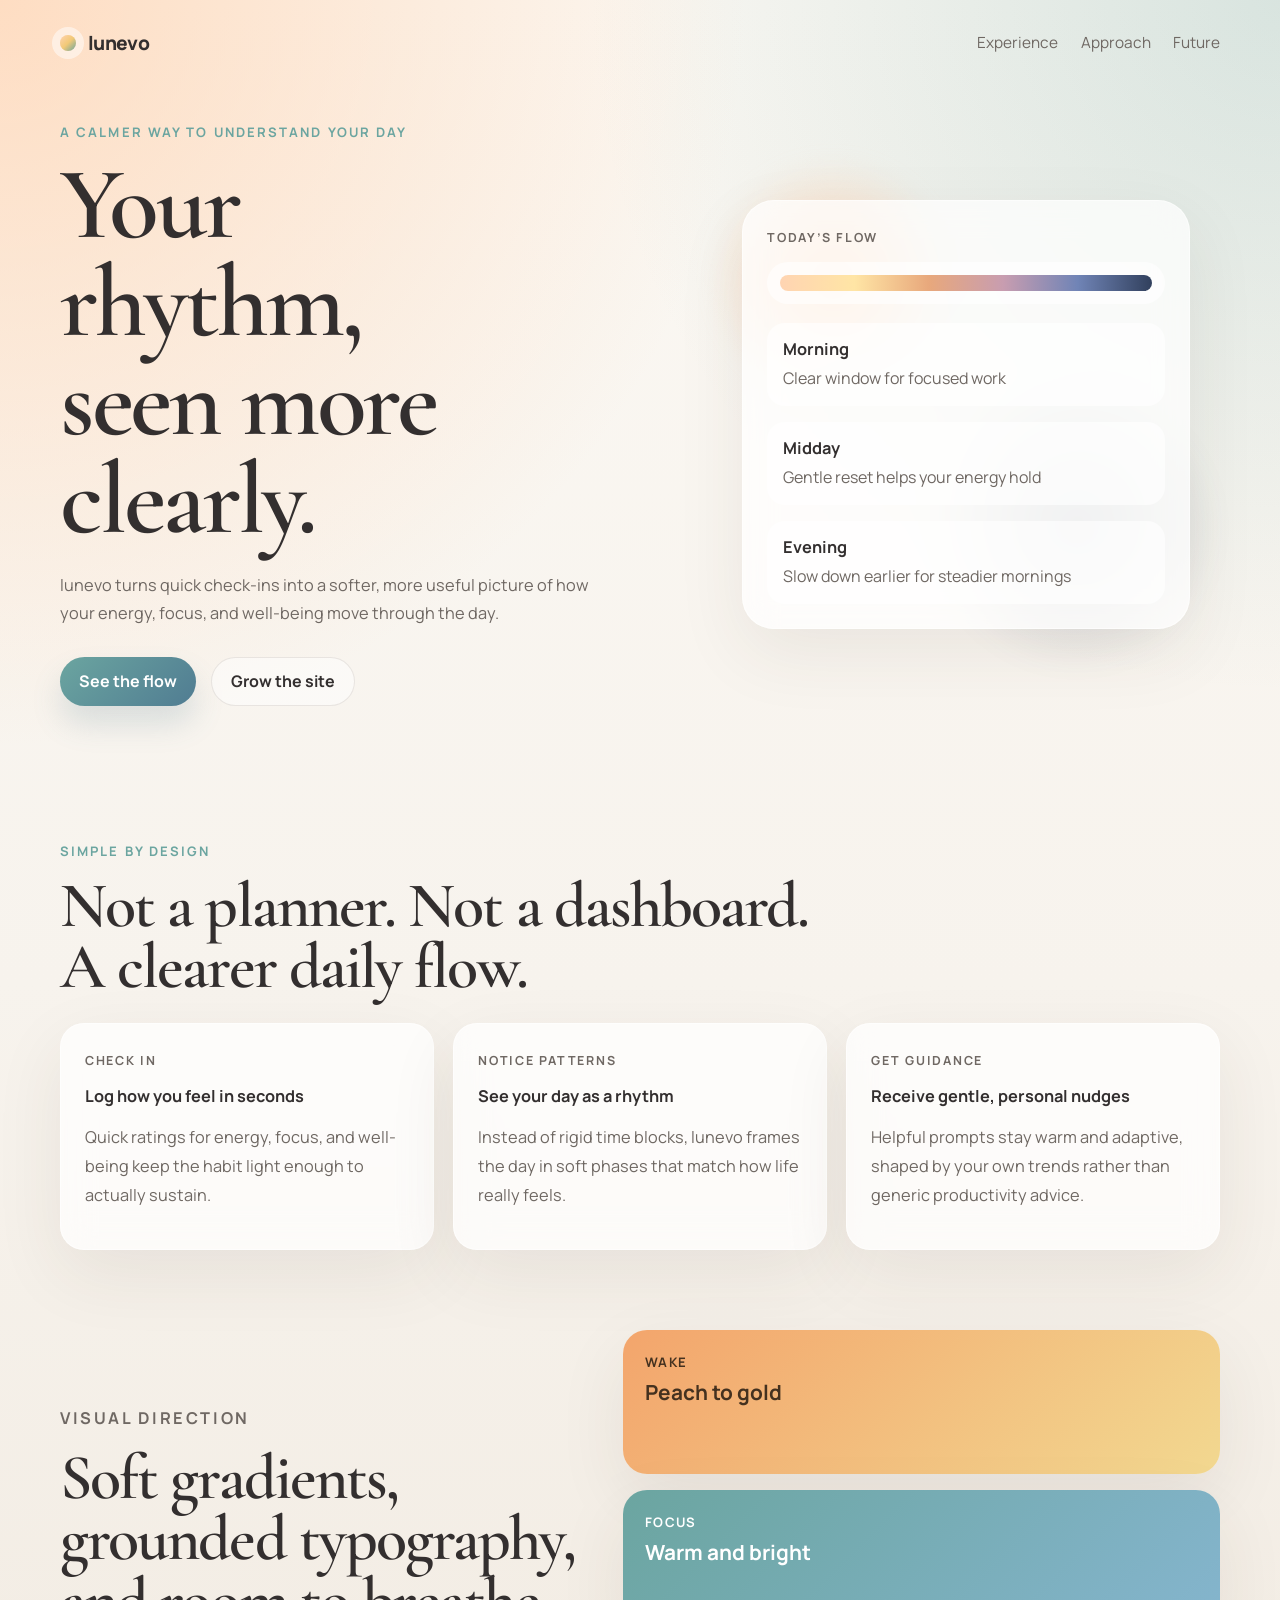
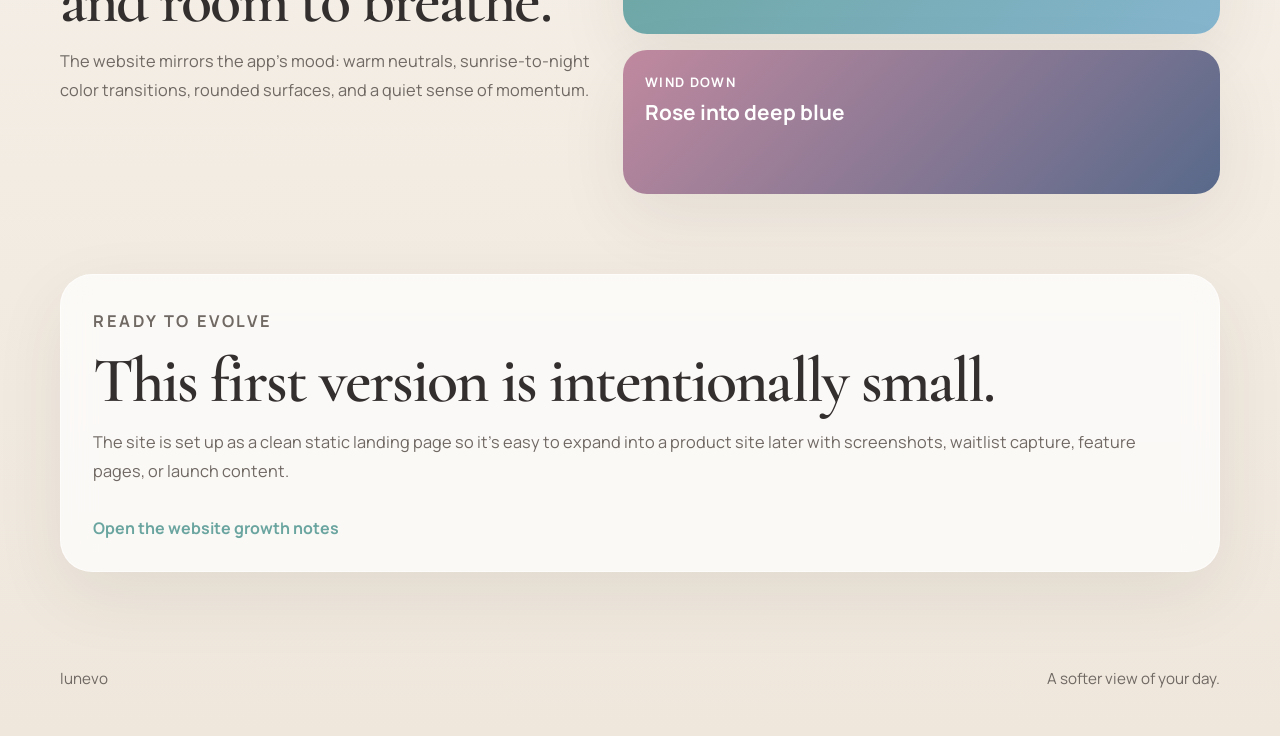
==== index.html @ 6bd4fa63 "Initial lunevo website" ====
<!DOCTYPE html>
<html lang="en">
<head>
  <meta charset="UTF-8">
  <meta name="viewport" content="width=device-width, initial-scale=1.0">
  <title>lunevo</title>
  <meta
    name="description"
    content="lunevo helps you understand your daily flow with quick check-ins, gentle guidance, and a calmer view of your energy."
  >
  <link rel="preconnect" href="https://fonts.googleapis.com">
  <link rel="preconnect" href="https://fonts.gstatic.com" crossorigin>
  <link
    href="https://fonts.googleapis.com/css2?family=Manrope:wght@400;500;600;700;800&family=Cormorant+Garamond:wght@500;600;700&display=swap"
    rel="stylesheet"
  >
  <link rel="stylesheet" href="./styles.css">
</head>
<body>
  <div class="page-shell">
    <header class="hero">
      <nav class="topbar">
        <a class="brand" href="#top" aria-label="lunevo home">
          <span class="brand-mark"></span>
          <span class="brand-text">lunevo</span>
        </a>
        <div class="topbar-links">
          <a href="#experience">Experience</a>
          <a href="#approach">Approach</a>
          <a href="#future">Future</a>
        </div>
      </nav>

      <section class="hero-grid" id="top">
        <div class="hero-copy">
          <p class="eyebrow">A calmer way to understand your day</p>
          <h1>Your rhythm,<br>seen more clearly.</h1>
          <p class="hero-text">
            lunevo turns quick check-ins into a softer, more useful picture of how your energy,
            focus, and well-being move through the day.
          </p>
          <div class="hero-actions">
            <a class="button button-primary" href="#experience">See the flow</a>
            <a class="button button-secondary" href="#future">Grow the site</a>
          </div>
        </div>

        <div class="hero-visual" aria-hidden="true">
          <div class="orb orb-one"></div>
          <div class="orb orb-two"></div>
          <div class="flow-card">
            <p class="flow-label">Today’s flow</p>
            <div class="flow-band">
              <span></span>
            </div>
            <div class="phase-list">
              <div>
                <strong>Morning</strong>
                <p>Clear window for focused work</p>
              </div>
              <div>
                <strong>Midday</strong>
                <p>Gentle reset helps your energy hold</p>
              </div>
              <div>
                <strong>Evening</strong>
                <p>Slow down earlier for steadier mornings</p>
              </div>
            </div>
          </div>
        </div>
      </section>
    </header>

    <main>
      <section class="section intro" id="experience">
        <div class="section-heading">
          <p class="eyebrow">Simple by design</p>
          <h2>Not a planner. Not a dashboard. A clearer daily flow.</h2>
        </div>
        <div class="card-grid">
          <article class="info-card">
            <span class="card-kicker">Check in</span>
            <h3>Log how you feel in seconds</h3>
            <p>Quick ratings for energy, focus, and well-being keep the habit light enough to actually sustain.</p>
          </article>
          <article class="info-card">
            <span class="card-kicker">Notice patterns</span>
            <h3>See your day as a rhythm</h3>
            <p>Instead of rigid time blocks, lunevo frames the day in soft phases that match how life really feels.</p>
          </article>
          <article class="info-card">
            <span class="card-kicker">Get guidance</span>
            <h3>Receive gentle, personal nudges</h3>
            <p>Helpful prompts stay warm and adaptive, shaped by your own trends rather than generic productivity advice.</p>
          </article>
        </div>
      </section>

      <section class="section showcase" id="approach">
        <div class="showcase-copy">
          <p class="eyebrow">Visual direction</p>
          <h2>Soft gradients, grounded typography, and room to breathe.</h2>
          <p>
            The website mirrors the app’s mood: warm neutrals, sunrise-to-night color transitions,
            rounded surfaces, and a quiet sense of momentum.
          </p>
        </div>
        <div class="showcase-panel">
          <div class="mini-panel sunrise">
            <span>Wake</span>
            <strong>Peach to gold</strong>
          </div>
          <div class="mini-panel midday">
            <span>Focus</span>
            <strong>Warm and bright</strong>
          </div>
          <div class="mini-panel dusk">
            <span>Wind down</span>
            <strong>Rose into deep blue</strong>
          </div>
        </div>
      </section>

      <section class="section future" id="future">
        <div class="future-card">
          <p class="eyebrow">Ready to evolve</p>
          <h2>This first version is intentionally small.</h2>
          <p>
            The site is set up as a clean static landing page so it’s easy to expand into a product
            site later with screenshots, waitlist capture, feature pages, or launch content.
          </p>
          <a class="text-link" href="./WEBSITE.md">Open the website growth notes</a>
        </div>
      </section>
    </main>

    <footer class="footer">
      <p>lunevo</p>
      <p>A softer view of your day.</p>
    </footer>
  </div>

  <script src="./script.js"></script>
</body>
</html>
---- styles.css ----
:root {
  --bg: #f7f3ed;
  --bg-deep: #efe7dc;
  --surface: rgba(255, 255, 255, 0.72);
  --surface-strong: rgba(255, 255, 255, 0.9);
  --text: #332f2f;
  --muted: #6f6863;
  --line: rgba(93, 78, 68, 0.12);
  --teal: #6ba5a0;
  --peach: #ffd4b2;
  --gold: #f2c977;
  --rose: #c89db0;
  --navy: #31405d;
  --shadow: 0 24px 70px rgba(65, 49, 38, 0.08);
  --radius-xl: 32px;
  --radius-lg: 24px;
  --radius-md: 18px;
  --max-width: 1160px;
}

* {
  box-sizing: border-box;
}

html {
  scroll-behavior: smooth;
}

body {
  margin: 0;
  font-family: "Manrope", sans-serif;
  color: var(--text);
  background:
    radial-gradient(circle at top left, rgba(255, 212, 178, 0.75), transparent 28%),
    radial-gradient(circle at top right, rgba(107, 165, 160, 0.24), transparent 26%),
    linear-gradient(180deg, #fbf8f3 0%, var(--bg) 42%, var(--bg-deep) 100%);
}

a {
  color: inherit;
  text-decoration: none;
}

.page-shell {
  min-height: 100vh;
}

.hero,
.section,
.footer {
  width: min(calc(100% - 2rem), var(--max-width));
  margin: 0 auto;
}

.hero {
  padding: 1.25rem 0 2rem;
}

.topbar {
  display: flex;
  align-items: center;
  justify-content: space-between;
  gap: 1rem;
  padding: 0.6rem 0 2.2rem;
}

.brand {
  display: inline-flex;
  align-items: center;
  gap: 0.75rem;
  font-weight: 800;
  letter-spacing: -0.04em;
}

.brand-mark {
  width: 1rem;
  height: 1rem;
  border-radius: 999px;
  background: linear-gradient(135deg, var(--peach), var(--gold), var(--teal));
  box-shadow: 0 0 0 8px rgba(255, 255, 255, 0.5);
}

.brand-text {
  font-size: 1.2rem;
}

.topbar-links {
  display: inline-flex;
  gap: 1.4rem;
  color: var(--muted);
  font-size: 0.96rem;
}

.hero-grid {
  display: grid;
  grid-template-columns: 1.1fr 0.9fr;
  gap: 2rem;
  align-items: center;
  padding: 2rem 0 4rem;
}

.eyebrow {
  margin: 0 0 0.9rem;
  color: var(--teal);
  font-size: 0.82rem;
  font-weight: 700;
  letter-spacing: 0.16em;
  text-transform: uppercase;
}

.hero-copy h1,
.section-heading h2,
.showcase-copy h2,
.future-card h2 {
  margin: 0;
  font-family: "Cormorant Garamond", serif;
  font-weight: 600;
  letter-spacing: -0.03em;
  line-height: 0.96;
}

.hero-copy h1 {
  font-size: clamp(3.6rem, 8vw, 6.7rem);
  max-width: 9ch;
}

.hero-text,
.showcase-copy p,
.future-card p,
.info-card p {
  color: var(--muted);
  line-height: 1.75;
  font-size: 1.02rem;
}

.hero-text {
  max-width: 34rem;
  margin: 1.4rem 0 0;
}

.hero-actions {
  display: flex;
  flex-wrap: wrap;
  gap: 0.9rem;
  margin-top: 1.8rem;
}

.button {
  display: inline-flex;
  align-items: center;
  justify-content: center;
  min-height: 3rem;
  padding: 0.8rem 1.2rem;
  border-radius: 999px;
  font-weight: 700;
  transition: transform 180ms ease, background-color 180ms ease, border-color 180ms ease;
}

.button:hover,
.button:focus-visible,
.text-link:hover,
.text-link:focus-visible,
.topbar-links a:hover,
.topbar-links a:focus-visible {
  transform: translateY(-1px);
}

.button-primary {
  color: white;
  background: linear-gradient(135deg, var(--teal), #507c92);
  box-shadow: 0 18px 30px rgba(80, 124, 146, 0.18);
}

.button-secondary {
  border: 1px solid var(--line);
  background: rgba(255, 255, 255, 0.48);
}

.hero-visual {
  position: relative;
  min-height: 32rem;
  display: grid;
  place-items: center;
}

.orb {
  position: absolute;
  border-radius: 999px;
  filter: blur(10px);
}

.orb-one {
  inset: 0 auto auto 0;
  width: 15rem;
  height: 15rem;
  background: radial-gradient(circle, rgba(255, 212, 178, 0.9), transparent 72%);
}

.orb-two {
  inset: auto 0 0 auto;
  width: 18rem;
  height: 18rem;
  background: radial-gradient(circle, rgba(49, 64, 93, 0.22), transparent 72%);
}

.flow-card,
.info-card,
.future-card {
  background: var(--surface);
  backdrop-filter: blur(16px);
  border: 1px solid rgba(255, 255, 255, 0.55);
  box-shadow: var(--shadow);
}

.flow-card {
  position: relative;
  z-index: 1;
  width: min(100%, 28rem);
  padding: 1.5rem;
  border-radius: var(--radius-xl);
}

.flow-label,
.card-kicker {
  display: inline-block;
  margin: 0 0 1rem;
  color: var(--muted);
  font-size: 0.78rem;
  font-weight: 700;
  letter-spacing: 0.14em;
  text-transform: uppercase;
}

.flow-band {
  padding: 0.8rem;
  border-radius: 999px;
  background: rgba(255, 255, 255, 0.6);
}

.flow-band span {
  display: block;
  height: 1rem;
  border-radius: 999px;
  background: linear-gradient(90deg, var(--peach), #ffe5a5, #e8a87c, var(--rose), #7084b6, var(--navy));
}

.phase-list {
  display: grid;
  gap: 1rem;
  margin-top: 1.2rem;
}

.phase-list div {
  padding: 0.95rem 1rem;
  border-radius: var(--radius-md);
  background: rgba(255, 255, 255, 0.62);
}

.phase-list strong,
.info-card h3 {
  display: block;
  margin: 0 0 0.35rem;
  font-size: 1.02rem;
}

.phase-list p {
  margin: 0;
  color: var(--muted);
  line-height: 1.55;
}

.section {
  padding: 2.5rem 0;
}

.section-heading {
  max-width: 48rem;
  margin-bottom: 1.6rem;
}

.section-heading h2,
.showcase-copy h2,
.future-card h2 {
  font-size: clamp(2.6rem, 5vw, 4.3rem);
}

.card-grid {
  display: grid;
  grid-template-columns: repeat(3, minmax(0, 1fr));
  gap: 1.2rem;
}

.info-card {
  padding: 1.5rem;
  border-radius: var(--radius-lg);
}

.showcase {
  display: grid;
  grid-template-columns: 0.95fr 1.05fr;
  gap: 1.4rem;
  align-items: center;
}

.showcase-panel {
  display: grid;
  gap: 1rem;
}

.mini-panel {
  min-height: 9rem;
  padding: 1.4rem;
  border-radius: var(--radius-lg);
  color: white;
  box-shadow: var(--shadow);
}

.mini-panel span {
  display: block;
  margin-bottom: 0.5rem;
  font-size: 0.82rem;
  font-weight: 700;
  letter-spacing: 0.1em;
  text-transform: uppercase;
}

.mini-panel strong {
  font-size: 1.3rem;
  line-height: 1.3;
}

.sunrise {
  background: linear-gradient(135deg, #f3a56c, #f2d890);
  color: #44311f;
}

.midday {
  background: linear-gradient(135deg, #6ba5a0, #85b5ce);
}

.dusk {
  background: linear-gradient(135deg, #c0899f, #58698a);
}

.future {
  padding-bottom: 5rem;
}

.future-card {
  padding: 2rem;
  border-radius: var(--radius-xl);
}

.text-link {
  display: inline-flex;
  margin-top: 1rem;
  color: var(--teal);
  font-weight: 700;
}

.footer {
  display: flex;
  justify-content: space-between;
  gap: 1rem;
  padding: 0 0 2rem;
  color: var(--muted);
  font-size: 0.95rem;
}

.reveal {
  opacity: 0;
  transform: translateY(18px);
  transition: opacity 700ms ease, transform 700ms ease;
}

.reveal.is-visible {
  opacity: 1;
  transform: translateY(0);
}

@media (max-width: 920px) {
  .hero-grid,
  .showcase,
  .card-grid {
    grid-template-columns: 1fr;
  }

  .hero {
    padding-top: 0.8rem;
  }

  .hero-grid {
    padding-top: 1rem;
  }

  .hero-visual {
    min-height: 26rem;
  }
}

@media (max-width: 640px) {
  .hero,
  .section,
  .footer {
    width: min(calc(100% - 1.2rem), var(--max-width));
  }

  .topbar {
    align-items: flex-start;
    flex-direction: column;
    padding-bottom: 1.5rem;
  }

  .topbar-links {
    flex-wrap: wrap;
    gap: 0.9rem;
  }

  .hero-copy h1 {
    font-size: clamp(3.1rem, 16vw, 4.6rem);
  }

  .flow-card,
  .info-card,
  .future-card {
    padding: 1.25rem;
  }

  .footer {
    flex-direction: column;
  }
}
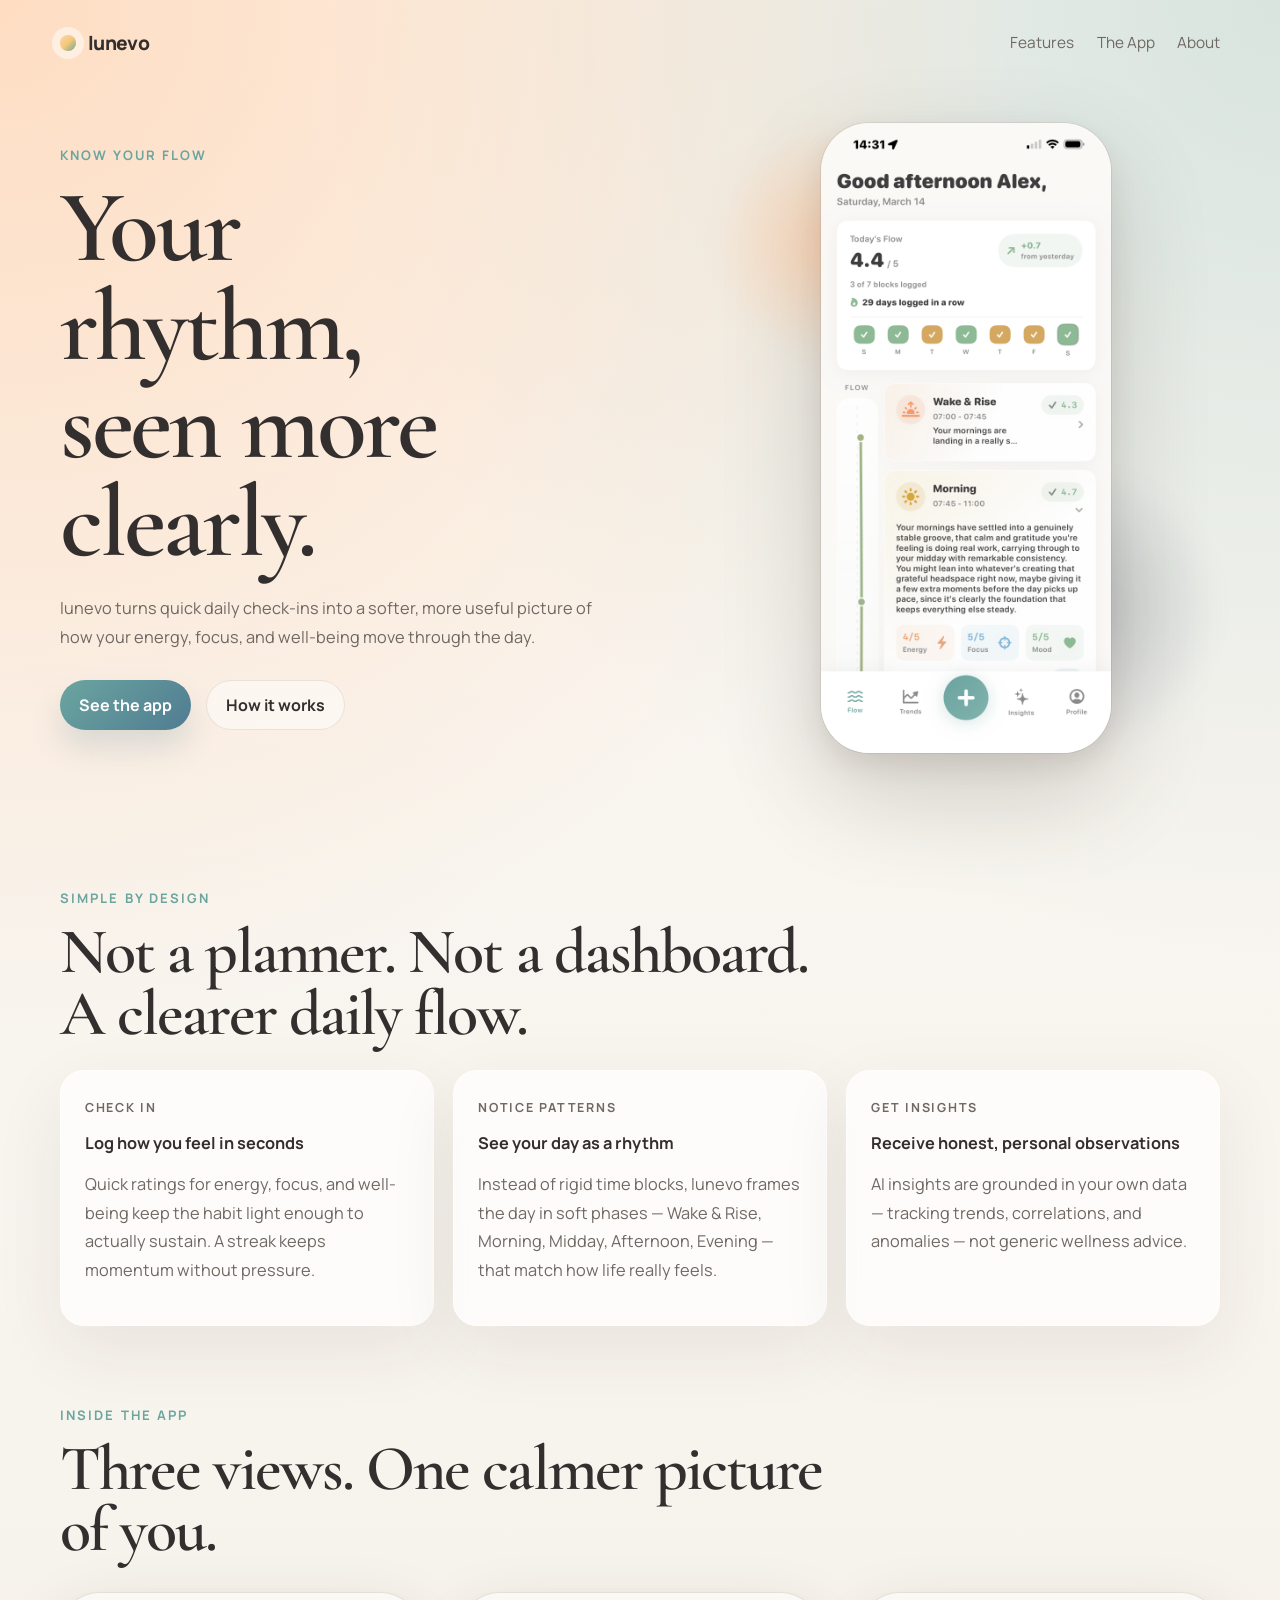
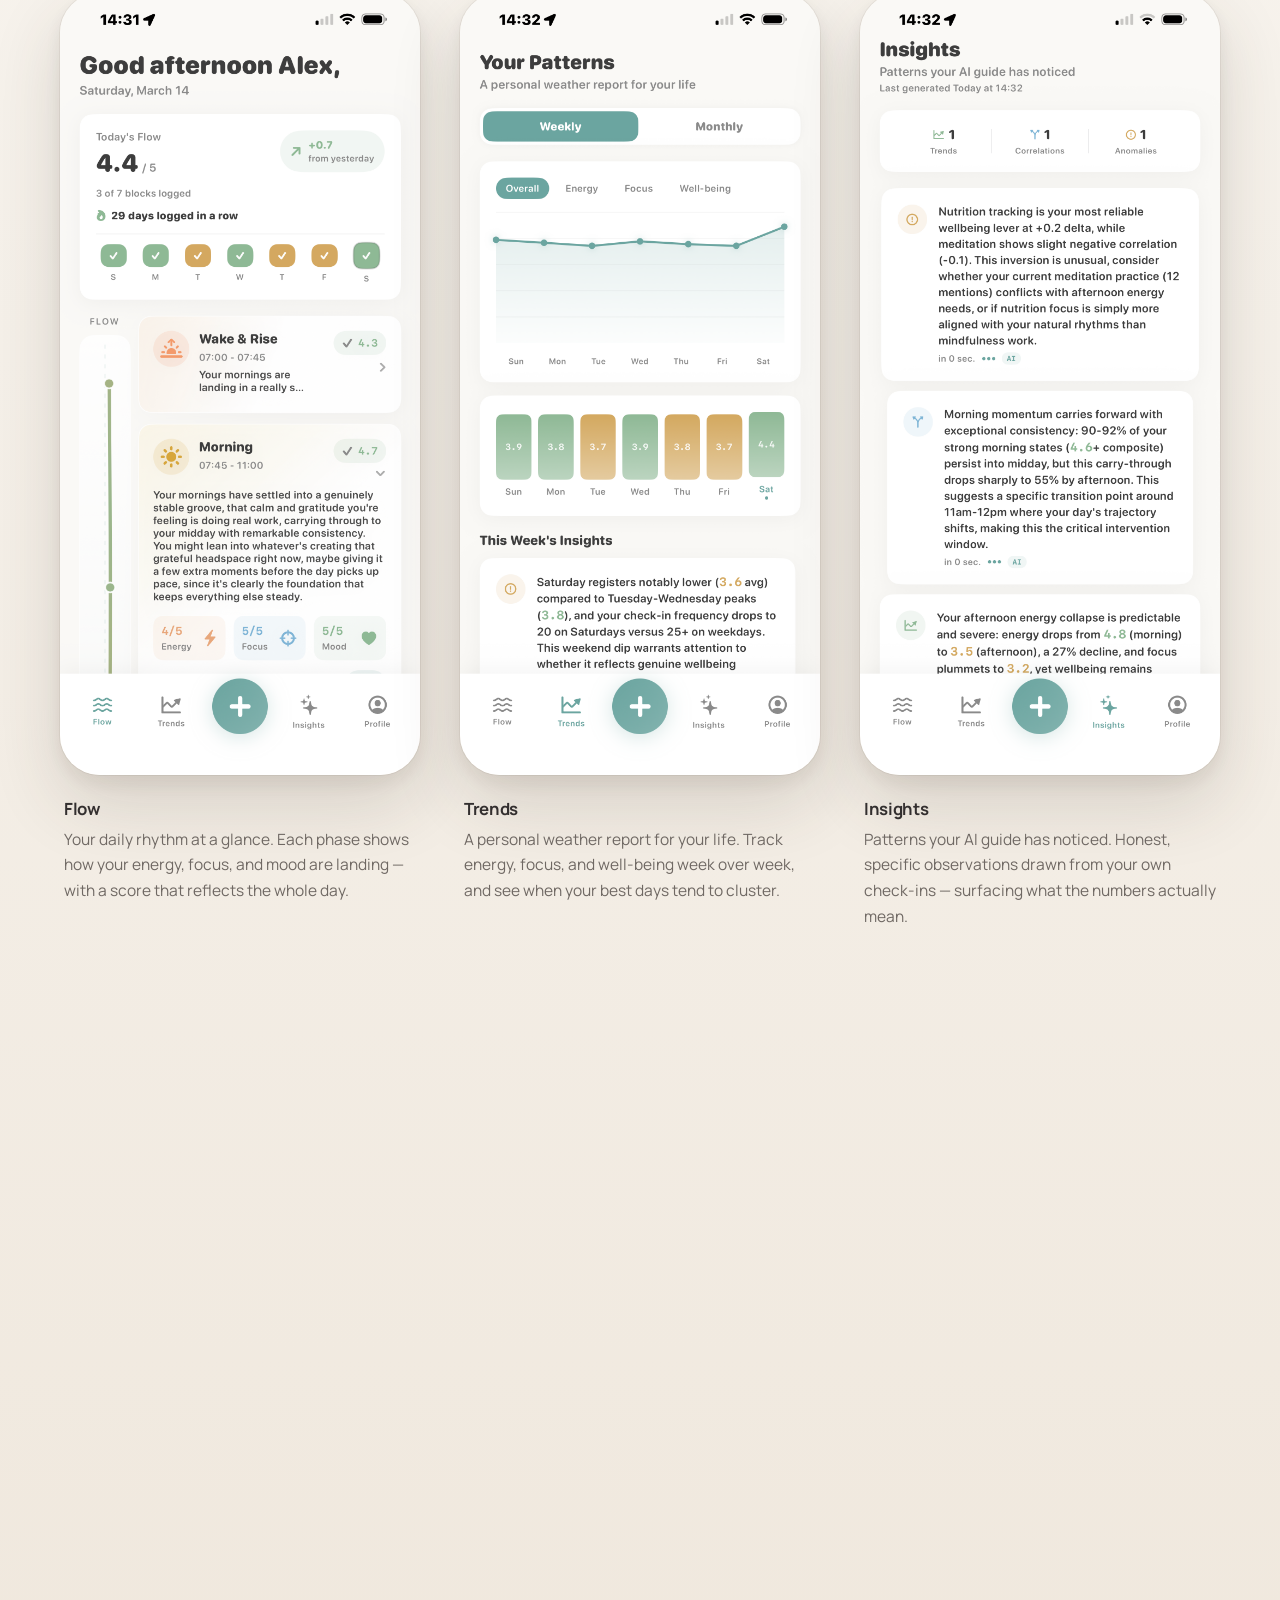
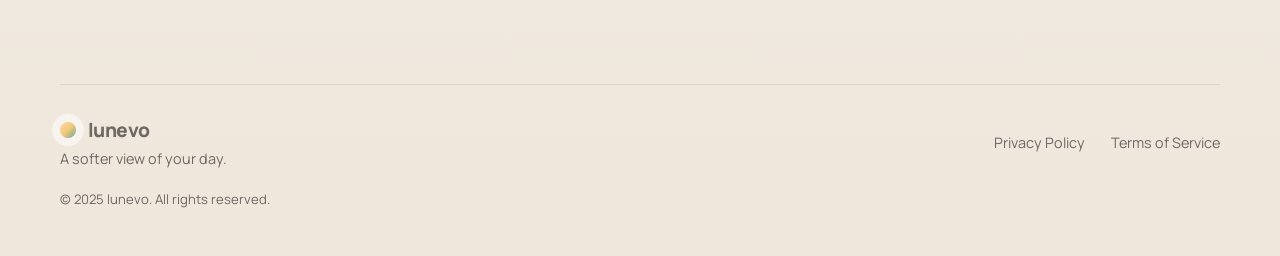
==== commit e158ae75: "Revamp website with real app screenshots, about section, and legal pages - Replace placeholder hero " ====
--- a/index.html
+++ b/index.html
@@ -3,10 +3,10 @@
 <head>
   <meta charset="UTF-8">
   <meta name="viewport" content="width=device-width, initial-scale=1.0">
-  <title>lunevo</title>
+  <title>lunevo — Know your flow</title>
   <meta
     name="description"
-    content="lunevo helps you understand your daily flow with quick check-ins, gentle guidance, and a calmer view of your energy."
+    content="lunevo helps you understand your daily flow with quick check-ins, gentle guidance, and a calmer view of your energy, focus, and well-being."
   >
   <link rel="preconnect" href="https://fonts.googleapis.com">
   <link rel="preconnect" href="https://fonts.gstatic.com" crossorigin>
@@ -18,6 +18,7 @@
 </head>
 <body>
   <div class="page-shell">
+
     <header class="hero">
       <nav class="topbar">
         <a class="brand" href="#top" aria-label="lunevo home">
@@ -25,55 +26,44 @@
           <span class="brand-text">lunevo</span>
         </a>
         <div class="topbar-links">
-          <a href="#experience">Experience</a>
-          <a href="#approach">Approach</a>
-          <a href="#future">Future</a>
+          <a href="#features">Features</a>
+          <a href="#screenshots">The App</a>
+          <a href="#about">About</a>
         </div>
       </nav>
 
       <section class="hero-grid" id="top">
         <div class="hero-copy">
-          <p class="eyebrow">A calmer way to understand your day</p>
+          <p class="eyebrow">Know your flow</p>
           <h1>Your rhythm,<br>seen more clearly.</h1>
           <p class="hero-text">
-            lunevo turns quick check-ins into a softer, more useful picture of how your energy,
+            lunevo turns quick daily check-ins into a softer, more useful picture of how your energy,
             focus, and well-being move through the day.
           </p>
           <div class="hero-actions">
-            <a class="button button-primary" href="#experience">See the flow</a>
-            <a class="button button-secondary" href="#future">Grow the site</a>
+            <a class="button button-primary" href="#screenshots">See the app</a>
+            <a class="button button-secondary" href="#features">How it works</a>
           </div>
         </div>
 
-        <div class="hero-visual" aria-hidden="true">
+        <div class="hero-visual">
           <div class="orb orb-one"></div>
           <div class="orb orb-two"></div>
-          <div class="flow-card">
-            <p class="flow-label">Today’s flow</p>
-            <div class="flow-band">
-              <span></span>
-            </div>
-            <div class="phase-list">
-              <div>
-                <strong>Morning</strong>
-                <p>Clear window for focused work</p>
-              </div>
-              <div>
-                <strong>Midday</strong>
-                <p>Gentle reset helps your energy hold</p>
-              </div>
-              <div>
-                <strong>Evening</strong>
-                <p>Slow down earlier for steadier mornings</p>
-              </div>
-            </div>
+          <div class="phone-hero-frame">
+            <img
+              src="./media/flowView.PNG"
+              alt="lunevo Flow view — today's score and daily phase breakdown"
+              class="phone-screenshot"
+            >
           </div>
         </div>
       </section>
     </header>
 
     <main>
-      <section class="section intro" id="experience">
+
+      <!-- Features -->
+      <section class="section" id="features">
         <div class="section-heading">
           <p class="eyebrow">Simple by design</p>
           <h2>Not a planner. Not a dashboard. A clearer daily flow.</h2>
@@ -82,63 +72,124 @@
           <article class="info-card">
             <span class="card-kicker">Check in</span>
             <h3>Log how you feel in seconds</h3>
-            <p>Quick ratings for energy, focus, and well-being keep the habit light enough to actually sustain.</p>
+            <p>Quick ratings for energy, focus, and well-being keep the habit light enough to actually sustain. A streak keeps momentum without pressure.</p>
           </article>
           <article class="info-card">
             <span class="card-kicker">Notice patterns</span>
             <h3>See your day as a rhythm</h3>
-            <p>Instead of rigid time blocks, lunevo frames the day in soft phases that match how life really feels.</p>
+            <p>Instead of rigid time blocks, lunevo frames the day in soft phases — Wake &amp; Rise, Morning, Midday, Afternoon, Evening — that match how life really feels.</p>
           </article>
           <article class="info-card">
-            <span class="card-kicker">Get guidance</span>
-            <h3>Receive gentle, personal nudges</h3>
-            <p>Helpful prompts stay warm and adaptive, shaped by your own trends rather than generic productivity advice.</p>
+            <span class="card-kicker">Get insights</span>
+            <h3>Receive honest, personal observations</h3>
+            <p>AI insights are grounded in your own data — tracking trends, correlations, and anomalies — not generic wellness advice.</p>
           </article>
         </div>
       </section>
 
-      <section class="section showcase" id="approach">
-        <div class="showcase-copy">
-          <p class="eyebrow">Visual direction</p>
-          <h2>Soft gradients, grounded typography, and room to breathe.</h2>
-          <p>
-            The website mirrors the app’s mood: warm neutrals, sunrise-to-night color transitions,
-            rounded surfaces, and a quiet sense of momentum.
-          </p>
+      <!-- App Screenshots -->
+      <section class="section screenshots-section" id="screenshots">
+        <div class="section-heading">
+          <p class="eyebrow">Inside the app</p>
+          <h2>Three views. One calmer picture of you.</h2>
         </div>
-        <div class="showcase-panel">
-          <div class="mini-panel sunrise">
-            <span>Wake</span>
-            <strong>Peach to gold</strong>
+        <div class="screenshots-grid">
+          <div class="screenshot-item">
+            <div class="phone-frame">
+              <img
+                src="./media/flowView.PNG"
+                alt="Flow view showing today's score of 4.4 out of 5, a 29-day streak, and phase breakdowns for Wake & Rise and Morning"
+              >
+            </div>
+            <div class="screenshot-caption">
+              <strong>Flow</strong>
+              <p>Your daily rhythm at a glance. Each phase shows how your energy, focus, and mood are landing — with a score that reflects the whole day.</p>
+            </div>
           </div>
-          <div class="mini-panel midday">
-            <span>Focus</span>
-            <strong>Warm and bright</strong>
+          <div class="screenshot-item">
+            <div class="phone-frame">
+              <img
+                src="./media/trendsView.PNG"
+                alt="Trends view showing weekly and monthly charts for overall score, energy, focus, and well-being"
+              >
+            </div>
+            <div class="screenshot-caption">
+              <strong>Trends</strong>
+              <p>A personal weather report for your life. Track energy, focus, and well-being week over week, and see when your best days tend to cluster.</p>
+            </div>
           </div>
-          <div class="mini-panel dusk">
-            <span>Wind down</span>
-            <strong>Rose into deep blue</strong>
+          <div class="screenshot-item">
+            <div class="phone-frame">
+              <img
+                src="./media/insightsView.PNG"
+                alt="Insights view showing AI-generated observations about trends, correlations, and anomalies in personal data"
+              >
+            </div>
+            <div class="screenshot-caption">
+              <strong>Insights</strong>
+              <p>Patterns your AI guide has noticed. Honest, specific observations drawn from your own check-ins — surfacing what the numbers actually mean.</p>
+            </div>
           </div>
         </div>
       </section>
 
-      <section class="section future" id="future">
-        <div class="future-card">
-          <p class="eyebrow">Ready to evolve</p>
-          <h2>This first version is intentionally small.</h2>
-          <p>
-            The site is set up as a clean static landing page so it’s easy to expand into a product
-            site later with screenshots, waitlist capture, feature pages, or launch content.
-          </p>
-          <a class="text-link" href="./WEBSITE.md">Open the website growth notes</a>
+      <!-- About -->
+      <section class="section about-section" id="about">
+        <div class="about-grid">
+          <div class="about-copy">
+            <p class="eyebrow">About lunevo</p>
+            <h2>Built for the way days actually feel.</h2>
+            <p>
+              Most productivity tools assume you run on a fixed schedule. lunevo doesn't.
+              It was built around the reality that energy isn't linear — it rises, dips, and shifts
+              in ways that vary from day to day and person to person.
+            </p>
+            <p>
+              The name blends the cyclical quality of natural rhythms with the idea of renewal.
+              Every check-in is a small act of self-awareness, and over time those small moments
+              become a genuinely useful picture of who you are and how you move through your days.
+            </p>
+            <p>
+              We keep the experience calm, the data yours, and the guidance honest.
+              No hustle, no gamification, no notifications telling you to do more. Just a clearer view.
+            </p>
+          </div>
+          <div class="about-values">
+            <div class="value-item">
+              <strong>Calm by default</strong>
+              <p>Every design decision favors quiet clarity over stimulation. Less is always more.</p>
+            </div>
+            <div class="value-item">
+              <strong>Your data, your story</strong>
+              <p>Your check-ins are personal. We never sell your data or use it for advertising.</p>
+            </div>
+            <div class="value-item">
+              <strong>Honest guidance</strong>
+              <p>AI insights are grounded in your actual patterns — not generic wellness platitudes.</p>
+            </div>
+          </div>
         </div>
       </section>
+
     </main>
 
     <footer class="footer">
-      <p>lunevo</p>
-      <p>A softer view of your day.</p>
+      <div class="footer-top">
+        <div class="footer-brand">
+          <a class="brand" href="#top" aria-label="lunevo home">
+            <span class="brand-mark"></span>
+            <span class="brand-text">lunevo</span>
+          </a>
+          <p class="footer-tagline">A softer view of your day.</p>
+        </div>
+        <nav class="footer-links" aria-label="Footer navigation">
+          <a href="./privacy-policy.html">Privacy Policy</a>
+          <a href="./terms-of-service.html">Terms of Service</a>
+        </nav>
+      </div>
+      <p class="footer-bottom">&copy; 2025 lunevo. All rights reserved.</p>
     </footer>
+
   </div>
 
   <script src="./script.js"></script>
--- a/styles.css
+++ b/styles.css
@@ -360,9 +360,10 @@
 
 .footer {
   display: flex;
-  justify-content: space-between;
-  gap: 1rem;
-  padding: 0 0 2rem;
+  flex-direction: column;
+  gap: 1.4rem;
+  padding: 2rem 0 3rem;
+  border-top: 1px solid var(--line);
   color: var(--muted);
   font-size: 0.95rem;
 }
@@ -426,7 +427,297 @@
     padding: 1.25rem;
   }
 
-  .footer {
+  .footer-top {
     flex-direction: column;
-  }
-}
+    align-items: flex-start;
+  }
+
+  .footer-links {
+    flex-wrap: wrap;
+  }
+}
+
+/* ─── Phone frames ─────────────────────────────────────────── */
+
+.phone-hero-frame {
+  position: relative;
+  z-index: 1;
+  width: min(100%, 290px);
+  border-radius: 48px;
+  overflow: hidden;
+  box-shadow:
+    0 0 0 1px rgba(93, 78, 68, 0.1),
+    0 40px 100px rgba(65, 49, 38, 0.2),
+    0 12px 28px rgba(65, 49, 38, 0.1);
+}
+
+.phone-screenshot {
+  width: 100%;
+  display: block;
+}
+
+.phone-frame {
+  border-radius: 40px;
+  overflow: hidden;
+  box-shadow:
+    0 0 0 1px rgba(93, 78, 68, 0.08),
+    0 28px 70px rgba(65, 49, 38, 0.16),
+    0 8px 20px rgba(65, 49, 38, 0.08);
+}
+
+.phone-frame img {
+  width: 100%;
+  display: block;
+}
+
+/* ─── Screenshots section ──────────────────────────────────── */
+
+.screenshots-section {
+  padding-bottom: 5rem;
+}
+
+.screenshots-grid {
+  display: grid;
+  grid-template-columns: repeat(3, 1fr);
+  gap: 2.5rem;
+  align-items: start;
+  margin-top: 2rem;
+}
+
+.screenshot-item {
+  display: flex;
+  flex-direction: column;
+  gap: 1.4rem;
+}
+
+.screenshot-caption {
+  padding: 0 0.25rem;
+}
+
+.screenshot-caption strong {
+  display: block;
+  font-size: 1.05rem;
+  font-weight: 700;
+  letter-spacing: -0.02em;
+  margin-bottom: 0.4rem;
+}
+
+.screenshot-caption p {
+  margin: 0;
+  color: var(--muted);
+  line-height: 1.65;
+  font-size: 0.97rem;
+}
+
+/* ─── About section ────────────────────────────────────────── */
+
+.about-section {
+  padding-bottom: 6rem;
+}
+
+.about-grid {
+  display: grid;
+  grid-template-columns: 1fr 1fr;
+  gap: 4rem;
+  align-items: start;
+}
+
+.about-copy h2 {
+  margin: 0 0 1.6rem;
+  font-family: "Cormorant Garamond", serif;
+  font-size: clamp(2.6rem, 5vw, 4.3rem);
+  font-weight: 600;
+  letter-spacing: -0.03em;
+  line-height: 0.96;
+}
+
+.about-copy p {
+  color: var(--muted);
+  line-height: 1.75;
+  font-size: 1.02rem;
+  margin: 0 0 1.2rem;
+  max-width: 40rem;
+}
+
+.about-values {
+  display: grid;
+  gap: 1.2rem;
+  padding-top: 0.5rem;
+}
+
+.value-item {
+  padding: 1.5rem;
+  background: var(--surface);
+  backdrop-filter: blur(16px);
+  border: 1px solid rgba(255, 255, 255, 0.55);
+  box-shadow: var(--shadow);
+  border-radius: var(--radius-lg);
+}
+
+.value-item strong {
+  display: block;
+  font-size: 1rem;
+  font-weight: 700;
+  margin-bottom: 0.4rem;
+  letter-spacing: -0.01em;
+}
+
+.value-item p {
+  margin: 0;
+  color: var(--muted);
+  line-height: 1.6;
+  font-size: 0.95rem;
+}
+
+/* ─── Footer ───────────────────────────────────────────────── */
+
+.footer-top {
+  display: flex;
+  justify-content: space-between;
+  align-items: center;
+  gap: 1.5rem;
+}
+
+.footer-brand {
+  display: flex;
+  flex-direction: column;
+  gap: 0.35rem;
+}
+
+.footer-tagline {
+  margin: 0;
+  color: var(--muted);
+  font-size: 0.9rem;
+}
+
+.footer-links {
+  display: inline-flex;
+  gap: 1.6rem;
+  font-size: 0.9rem;
+}
+
+.footer-links a,
+.footer-links a:visited {
+  color: var(--muted);
+  transition: color 180ms ease, transform 180ms ease;
+}
+
+.footer-links a:hover,
+.footer-links a:focus-visible {
+  color: var(--text);
+  transform: translateY(-1px);
+}
+
+.footer-bottom {
+  margin: 0;
+  color: var(--muted);
+  font-size: 0.82rem;
+}
+
+/* ─── Legal pages ──────────────────────────────────────────── */
+
+.legal-header {
+  padding: 3rem 0 2rem;
+  border-bottom: 1px solid var(--line);
+  margin-bottom: 3rem;
+}
+
+.legal-header .back-link {
+  display: inline-flex;
+  align-items: center;
+  gap: 0.4rem;
+  color: var(--teal);
+  font-size: 0.9rem;
+  font-weight: 700;
+  margin-bottom: 1.6rem;
+  transition: transform 180ms ease;
+}
+
+.legal-header .back-link:hover {
+  transform: translateX(-3px);
+}
+
+.legal-header h1 {
+  margin: 0 0 0.5rem;
+  font-family: "Cormorant Garamond", serif;
+  font-size: clamp(2.4rem, 5vw, 3.8rem);
+  font-weight: 600;
+  letter-spacing: -0.03em;
+  line-height: 1;
+}
+
+.legal-header .legal-date {
+  margin: 0;
+  color: var(--muted);
+  font-size: 0.9rem;
+}
+
+.legal-body {
+  max-width: 720px;
+  padding-bottom: 6rem;
+}
+
+.legal-body h2 {
+  margin: 2.8rem 0 0.8rem;
+  font-size: 1.15rem;
+  font-weight: 700;
+  letter-spacing: -0.02em;
+}
+
+.legal-body h2:first-child {
+  margin-top: 0;
+}
+
+.legal-body p,
+.legal-body li {
+  color: var(--muted);
+  line-height: 1.8;
+  font-size: 1rem;
+  margin: 0 0 0.9rem;
+}
+
+.legal-body ul {
+  padding-left: 1.4rem;
+  margin: 0 0 0.9rem;
+}
+
+.legal-body li {
+  margin: 0 0 0.4rem;
+}
+
+.legal-body a {
+  color: var(--teal);
+  font-weight: 600;
+  text-decoration: underline;
+  text-underline-offset: 3px;
+}
+
+/* ─── Responsive additions ─────────────────────────────────── */
+
+@media (max-width: 920px) {
+  .about-grid {
+    grid-template-columns: 1fr;
+    gap: 2.5rem;
+  }
+
+  .phone-hero-frame {
+    width: min(100%, 240px);
+  }
+}
+
+@media (max-width: 640px) {
+  .screenshots-grid {
+    grid-template-columns: 1fr;
+    max-width: 320px;
+    margin-left: auto;
+    margin-right: auto;
+  }
+
+  .phone-hero-frame {
+    width: min(100%, 220px);
+  }
+
+  .value-item {
+    padding: 1.25rem;
+  }
+}
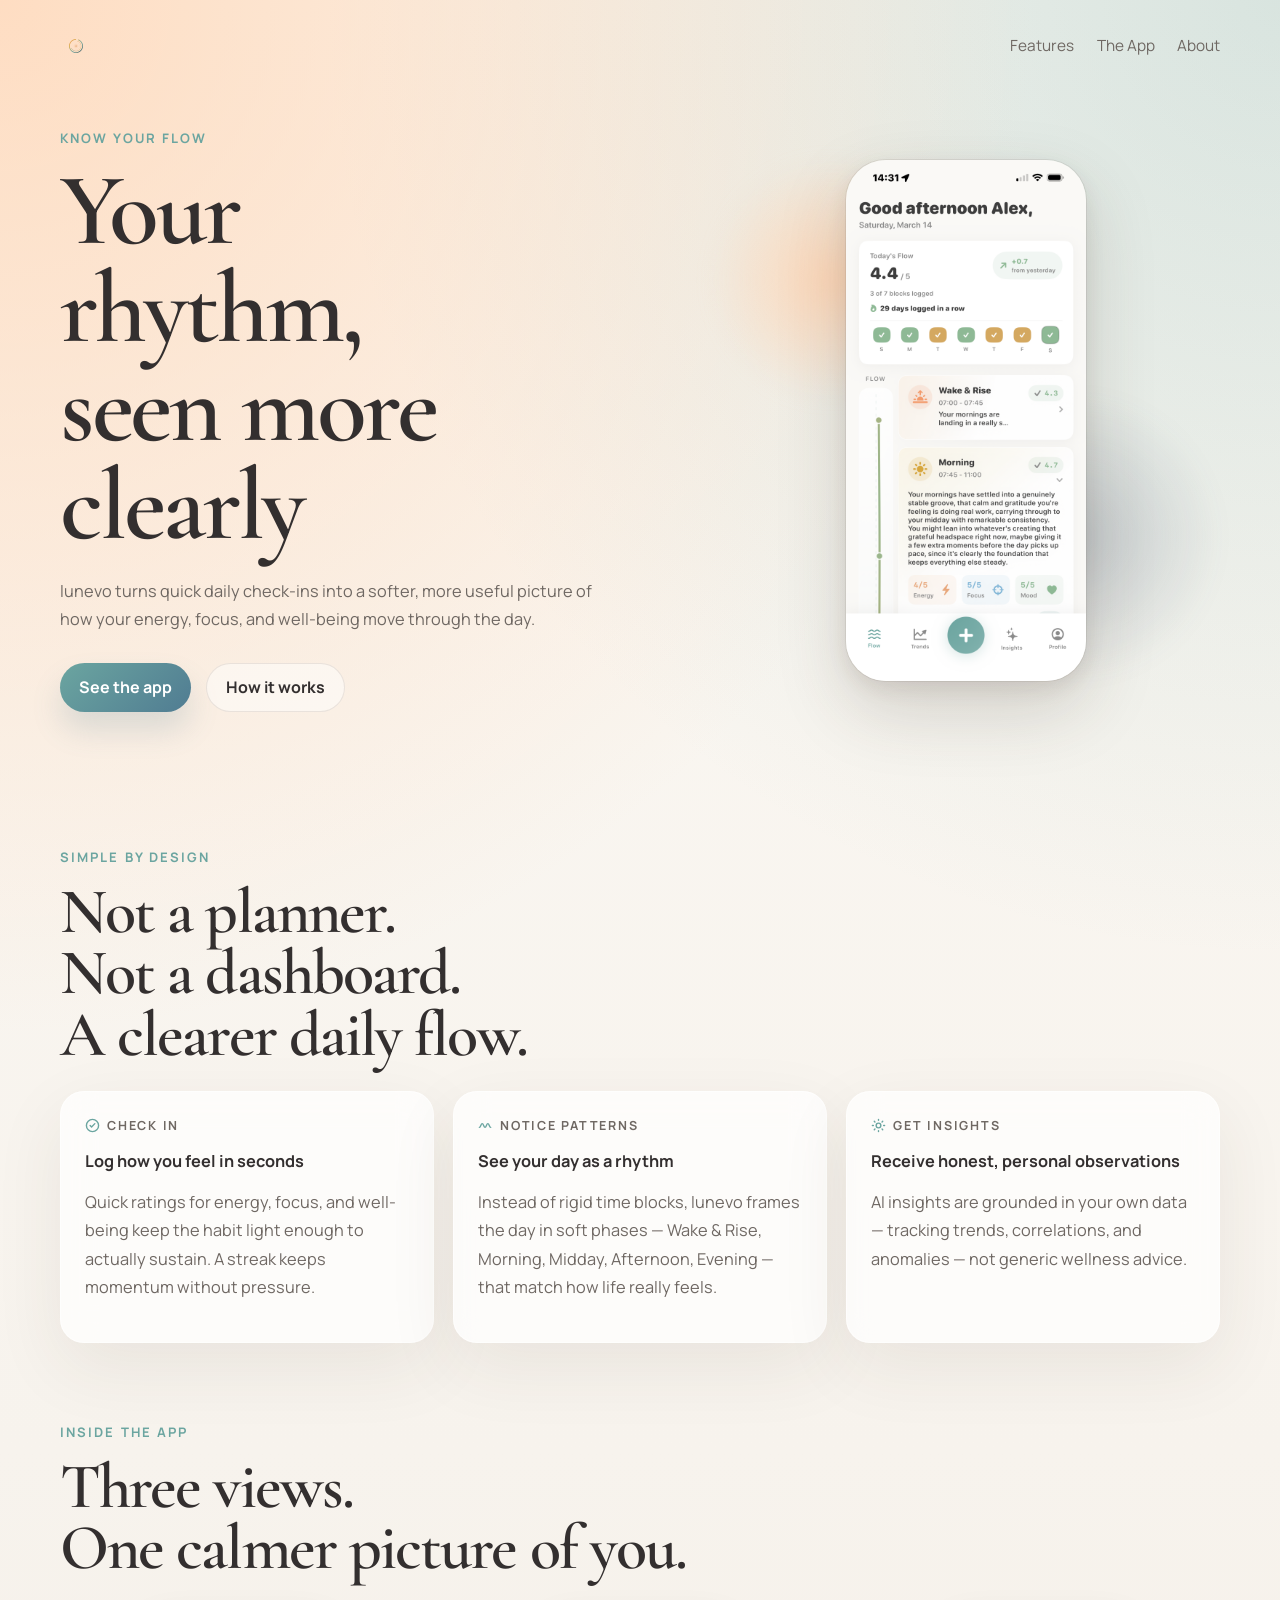
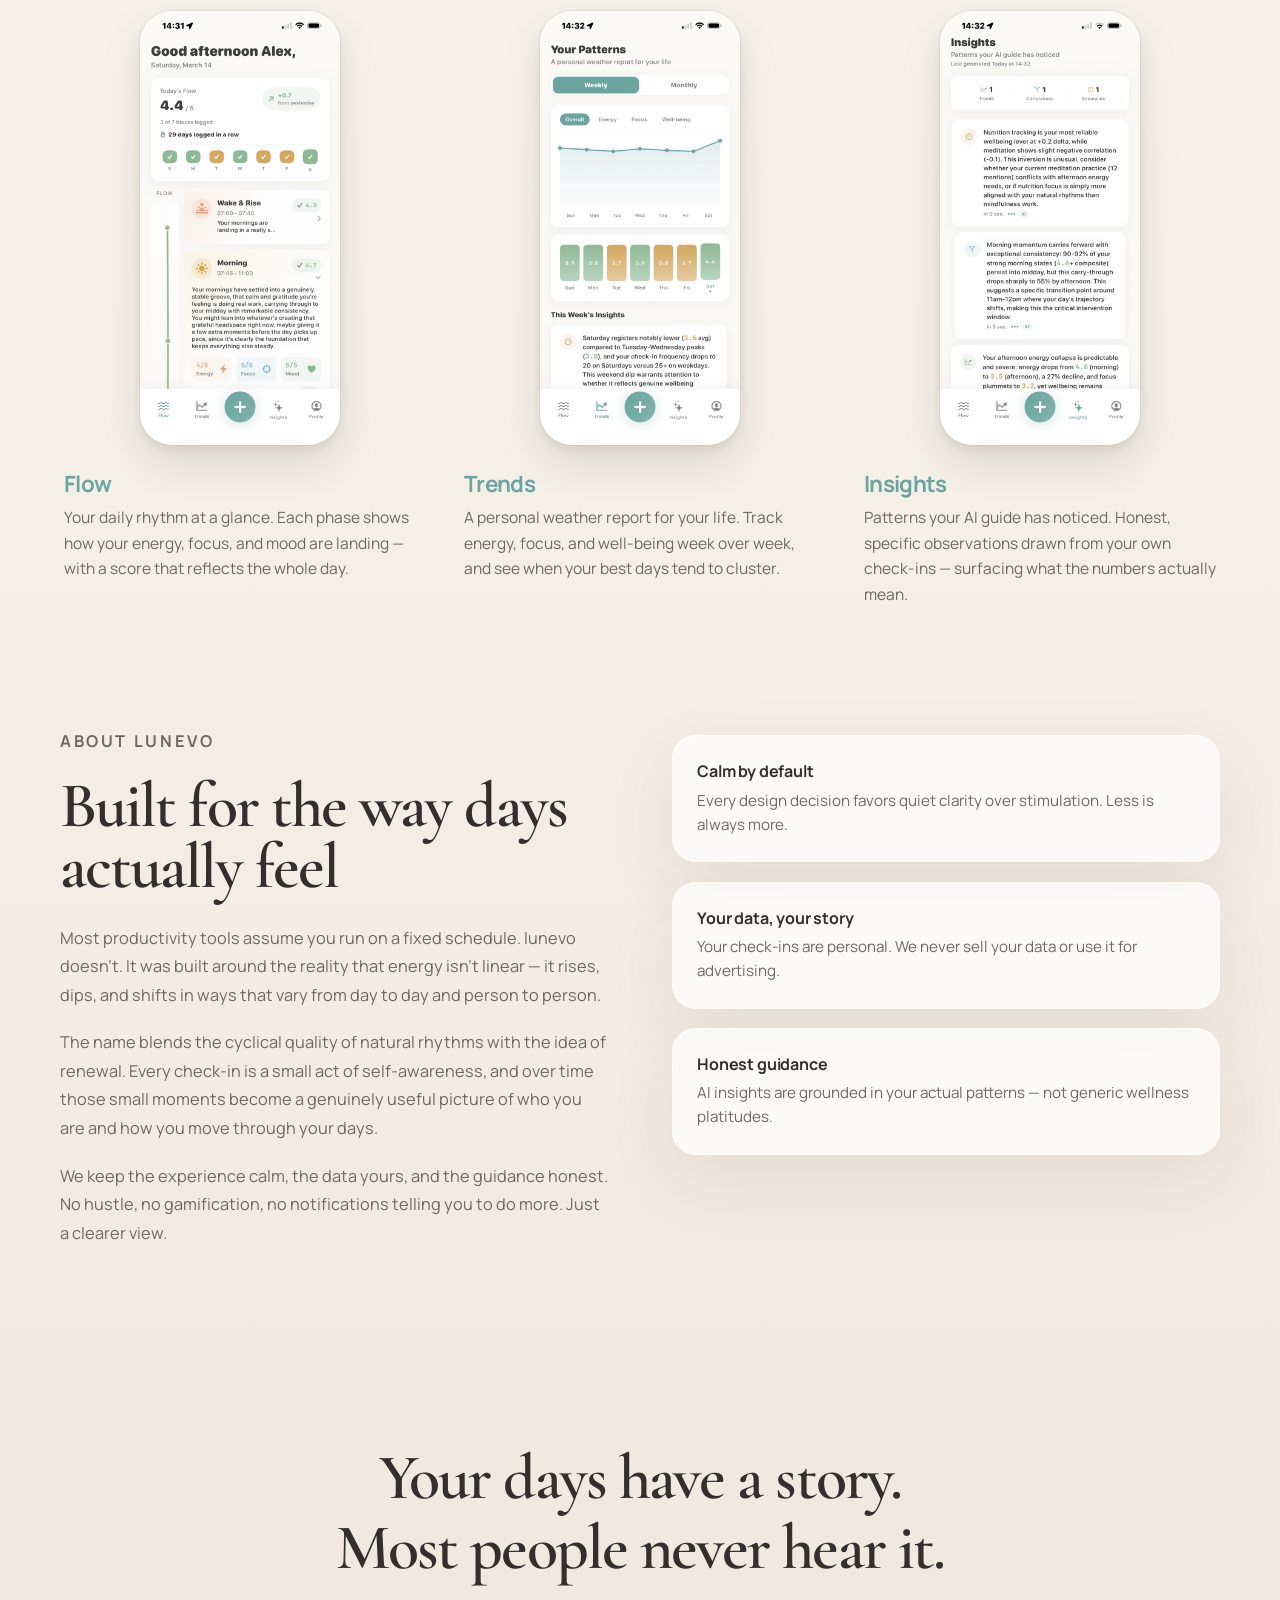
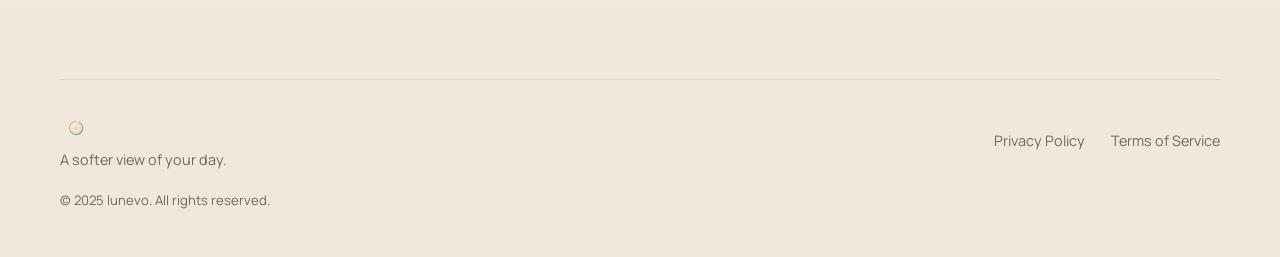
==== commit c3117a30: "Update site copy, logo, icons, and add why section - Replace brand mark with lunevo_logo_new.png in " ====
--- a/index.html
+++ b/index.html
@@ -22,8 +22,7 @@
     <header class="hero">
       <nav class="topbar">
         <a class="brand" href="#top" aria-label="lunevo home">
-          <span class="brand-mark"></span>
-          <span class="brand-text">lunevo</span>
+          <img src="./media/lunevo_logo_new.png" alt="lunevo logo" class="brand-logo">
         </a>
         <div class="topbar-links">
           <a href="#features">Features</a>
@@ -35,7 +34,7 @@
       <section class="hero-grid" id="top">
         <div class="hero-copy">
           <p class="eyebrow">Know your flow</p>
-          <h1>Your rhythm,<br>seen more clearly.</h1>
+          <h1>Your rhythm,<br>seen more clearly</h1>
           <p class="hero-text">
             lunevo turns quick daily check-ins into a softer, more useful picture of how your energy,
             focus, and well-being move through the day.
@@ -66,21 +65,38 @@
       <section class="section" id="features">
         <div class="section-heading">
           <p class="eyebrow">Simple by design</p>
-          <h2>Not a planner. Not a dashboard. A clearer daily flow.</h2>
+          <h2>Not a planner.<br>Not a dashboard.<br>A clearer daily flow.</h2>
         </div>
         <div class="card-grid">
           <article class="info-card">
-            <span class="card-kicker">Check in</span>
+            <span class="card-kicker">
+              <svg width="15" height="15" viewBox="0 0 16 16" fill="none" xmlns="http://www.w3.org/2000/svg" aria-hidden="true">
+                <circle cx="8" cy="8" r="6.5" stroke="currentColor" stroke-width="1.5"/>
+                <path d="M5.5 8L7 9.5L10.5 6" stroke="currentColor" stroke-width="1.5" stroke-linecap="round" stroke-linejoin="round"/>
+              </svg>
+              Check in
+            </span>
             <h3>Log how you feel in seconds</h3>
             <p>Quick ratings for energy, focus, and well-being keep the habit light enough to actually sustain. A streak keeps momentum without pressure.</p>
           </article>
           <article class="info-card">
-            <span class="card-kicker">Notice patterns</span>
+            <span class="card-kicker">
+              <svg width="15" height="15" viewBox="0 0 16 16" fill="none" xmlns="http://www.w3.org/2000/svg" aria-hidden="true">
+                <path d="M1.5 10C3 10 3 6 4.5 6C6 6 6 10 7.5 10C9 10 9 6 10.5 6C12 6 12 10 13.5 10" stroke="currentColor" stroke-width="1.5" stroke-linecap="round"/>
+              </svg>
+              Notice patterns
+            </span>
             <h3>See your day as a rhythm</h3>
             <p>Instead of rigid time blocks, lunevo frames the day in soft phases — Wake &amp; Rise, Morning, Midday, Afternoon, Evening — that match how life really feels.</p>
           </article>
           <article class="info-card">
-            <span class="card-kicker">Get insights</span>
+            <span class="card-kicker">
+              <svg width="15" height="15" viewBox="0 0 16 16" fill="none" xmlns="http://www.w3.org/2000/svg" aria-hidden="true">
+                <path d="M8 1.5V2.5M8 13.5V14.5M1.5 8H2.5M13.5 8H14.5M3.5 3.5L4.2 4.2M11.8 11.8L12.5 12.5M3.5 12.5L4.2 11.8M11.8 4.2L12.5 3.5" stroke="currentColor" stroke-width="1.5" stroke-linecap="round"/>
+                <circle cx="8" cy="8" r="2.5" stroke="currentColor" stroke-width="1.5"/>
+              </svg>
+              Get insights
+            </span>
             <h3>Receive honest, personal observations</h3>
             <p>AI insights are grounded in your own data — tracking trends, correlations, and anomalies — not generic wellness advice.</p>
           </article>
@@ -91,7 +107,7 @@
       <section class="section screenshots-section" id="screenshots">
         <div class="section-heading">
           <p class="eyebrow">Inside the app</p>
-          <h2>Three views. One calmer picture of you.</h2>
+          <h2>Three views.<br>One calmer picture of you.</h2>
         </div>
         <div class="screenshots-grid">
           <div class="screenshot-item">
@@ -102,7 +118,7 @@
               >
             </div>
             <div class="screenshot-caption">
-              <strong>Flow</strong>
+              <strong class="caption-title">Flow</strong>
               <p>Your daily rhythm at a glance. Each phase shows how your energy, focus, and mood are landing — with a score that reflects the whole day.</p>
             </div>
           </div>
@@ -114,7 +130,7 @@
               >
             </div>
             <div class="screenshot-caption">
-              <strong>Trends</strong>
+              <strong class="caption-title">Trends</strong>
               <p>A personal weather report for your life. Track energy, focus, and well-being week over week, and see when your best days tend to cluster.</p>
             </div>
           </div>
@@ -126,7 +142,7 @@
               >
             </div>
             <div class="screenshot-caption">
-              <strong>Insights</strong>
+              <strong class="caption-title">Insights</strong>
               <p>Patterns your AI guide has noticed. Honest, specific observations drawn from your own check-ins — surfacing what the numbers actually mean.</p>
             </div>
           </div>
@@ -138,7 +154,7 @@
         <div class="about-grid">
           <div class="about-copy">
             <p class="eyebrow">About lunevo</p>
-            <h2>Built for the way days actually feel.</h2>
+            <h2>Built for the way days actually feel</h2>
             <p>
               Most productivity tools assume you run on a fixed schedule. lunevo doesn't.
               It was built around the reality that energy isn't linear — it rises, dips, and shifts
@@ -173,12 +189,17 @@
 
     </main>
 
+    <section class="why-section">
+      <div class="why-inner">
+        <p class="why-phrase">Your days have a story.<br>Most people never hear it.</p>
+      </div>
+    </section>
+
     <footer class="footer">
       <div class="footer-top">
         <div class="footer-brand">
           <a class="brand" href="#top" aria-label="lunevo home">
-            <span class="brand-mark"></span>
-            <span class="brand-text">lunevo</span>
+            <img src="./media/lunevo_logo_new.png" alt="lunevo logo" class="brand-logo">
           </a>
           <p class="footer-tagline">A softer view of your day.</p>
         </div>
--- a/styles.css
+++ b/styles.css
@@ -72,16 +72,10 @@
   letter-spacing: -0.04em;
 }
 
-.brand-mark {
-  width: 1rem;
-  height: 1rem;
-  border-radius: 999px;
-  background: linear-gradient(135deg, var(--peach), var(--gold), var(--teal));
-  box-shadow: 0 0 0 8px rgba(255, 255, 255, 0.5);
-}
-
-.brand-text {
-  font-size: 1.2rem;
+.brand-logo {
+  height: 32px;
+  width: auto;
+  display: block;
 }
 
 .topbar-links {
@@ -222,13 +216,20 @@
 
 .flow-label,
 .card-kicker {
-  display: inline-block;
+  display: inline-flex;
+  align-items: center;
+  gap: 0.45rem;
   margin: 0 0 1rem;
   color: var(--muted);
   font-size: 0.78rem;
   font-weight: 700;
   letter-spacing: 0.14em;
   text-transform: uppercase;
+}
+
+.card-kicker svg {
+  flex-shrink: 0;
+  color: var(--teal);
 }
 
 .flow-band {
@@ -442,13 +443,13 @@
 .phone-hero-frame {
   position: relative;
   z-index: 1;
-  width: min(100%, 290px);
-  border-radius: 48px;
+  width: min(100%, 240px);
+  border-radius: 40px;
   overflow: hidden;
   box-shadow:
     0 0 0 1px rgba(93, 78, 68, 0.1),
-    0 40px 100px rgba(65, 49, 38, 0.2),
-    0 12px 28px rgba(65, 49, 38, 0.1);
+    0 28px 70px rgba(65, 49, 38, 0.18),
+    0 8px 20px rgba(65, 49, 38, 0.09);
 }
 
 .phone-screenshot {
@@ -457,12 +458,14 @@
 }
 
 .phone-frame {
-  border-radius: 40px;
+  width: min(100%, 200px);
+  margin: 0 auto;
+  border-radius: 32px;
   overflow: hidden;
   box-shadow:
     0 0 0 1px rgba(93, 78, 68, 0.08),
-    0 28px 70px rgba(65, 49, 38, 0.16),
-    0 8px 20px rgba(65, 49, 38, 0.08);
+    0 16px 40px rgba(65, 49, 38, 0.14),
+    0 4px 12px rgba(65, 49, 38, 0.07);
 }
 
 .phone-frame img {
@@ -500,6 +503,12 @@
   font-weight: 700;
   letter-spacing: -0.02em;
   margin-bottom: 0.4rem;
+}
+
+.caption-title {
+  font-size: 1.4rem !important;
+  color: var(--teal);
+  letter-spacing: -0.03em !important;
 }
 
 .screenshot-caption p {
@@ -614,6 +623,28 @@
   font-size: 0.82rem;
 }
 
+/* ─── Why section ─────────────────────────────────────────── */
+
+.why-section {
+  padding: 5rem 1rem 6rem;
+  text-align: center;
+}
+
+.why-inner {
+  max-width: var(--max-width);
+  margin: 0 auto;
+}
+
+.why-phrase {
+  margin: 0;
+  font-family: "Cormorant Garamond", serif;
+  font-size: clamp(2.4rem, 5.5vw, 4rem);
+  font-weight: 600;
+  letter-spacing: -0.03em;
+  line-height: 1.1;
+  color: var(--text);
+}
+
 /* ─── Legal pages ──────────────────────────────────────────── */
 
 .legal-header {
@@ -701,20 +732,21 @@
   }
 
   .phone-hero-frame {
-    width: min(100%, 240px);
+    width: min(100%, 210px);
   }
 }
 
 @media (max-width: 640px) {
   .screenshots-grid {
     grid-template-columns: 1fr;
-    max-width: 320px;
-    margin-left: auto;
-    margin-right: auto;
+  }
+
+  .phone-frame {
+    width: min(100%, 200px);
   }
 
   .phone-hero-frame {
-    width: min(100%, 220px);
+    width: min(100%, 190px);
   }
 
   .value-item {
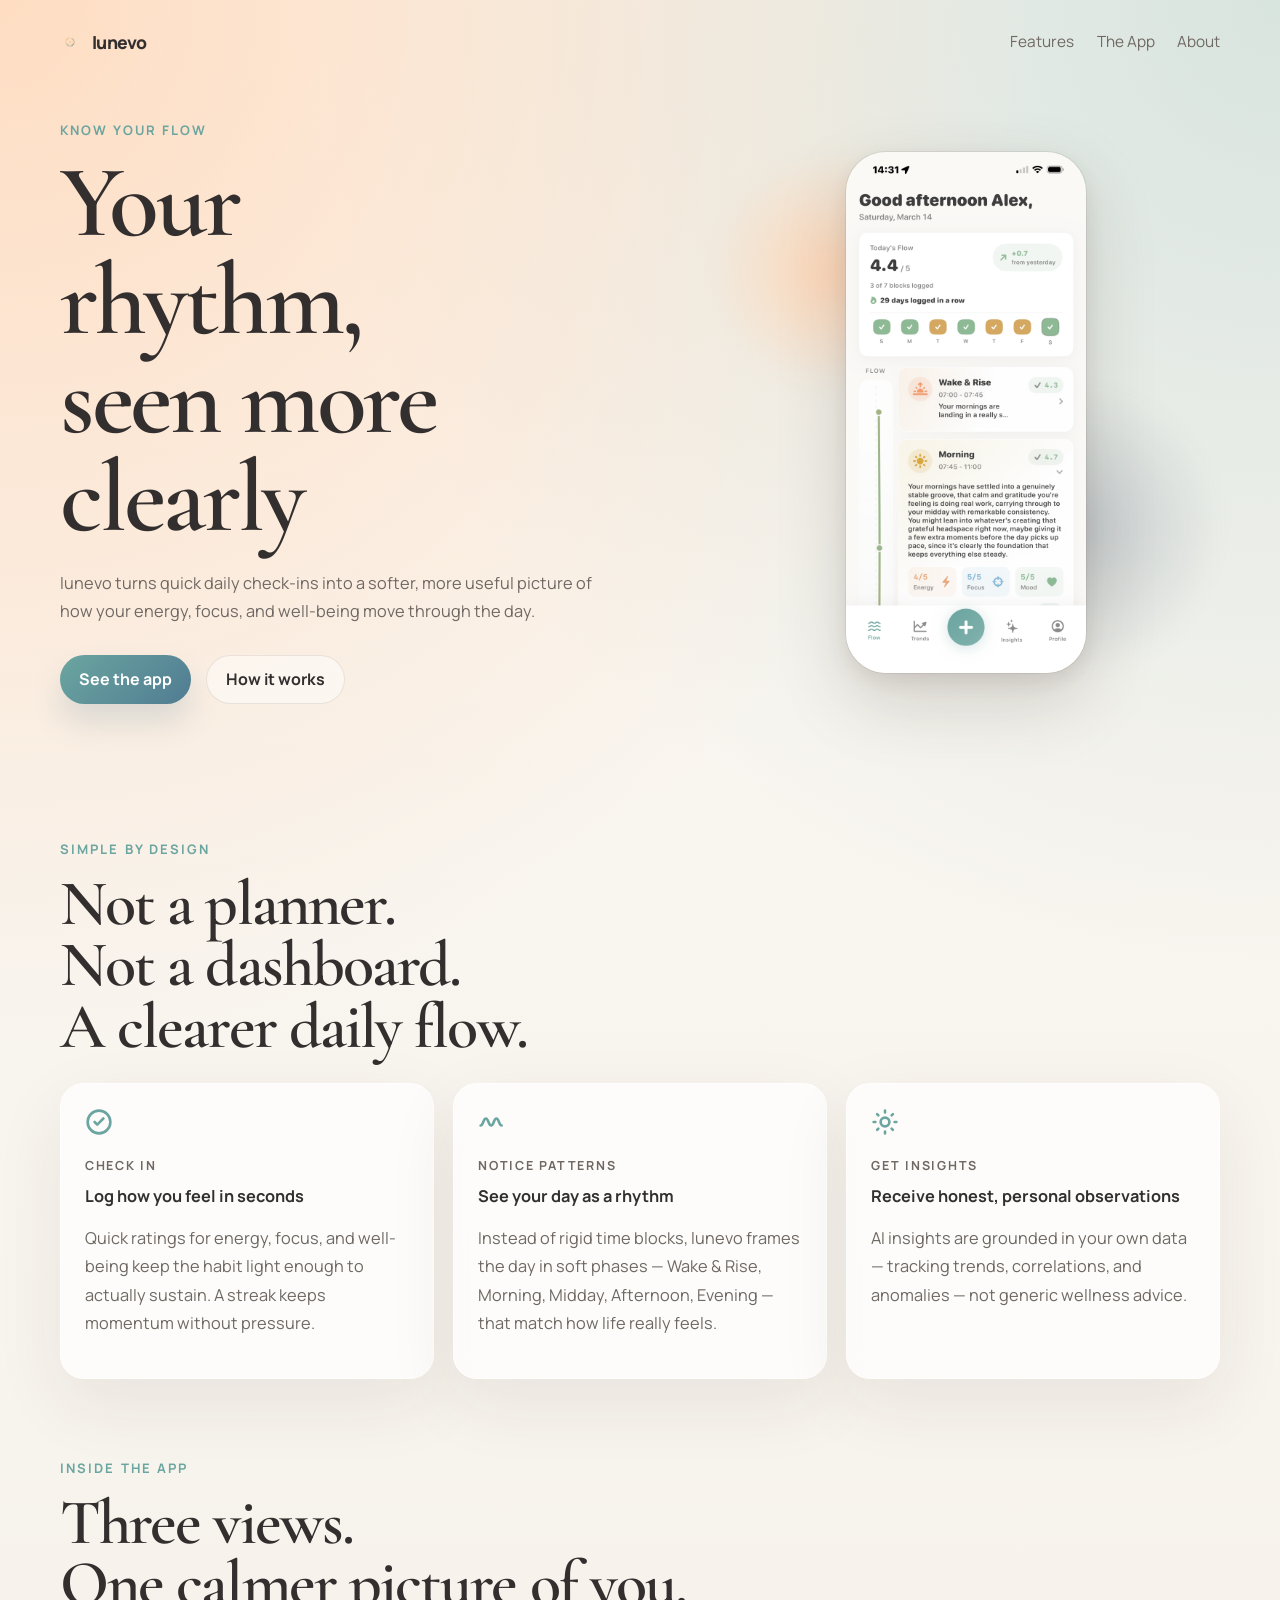
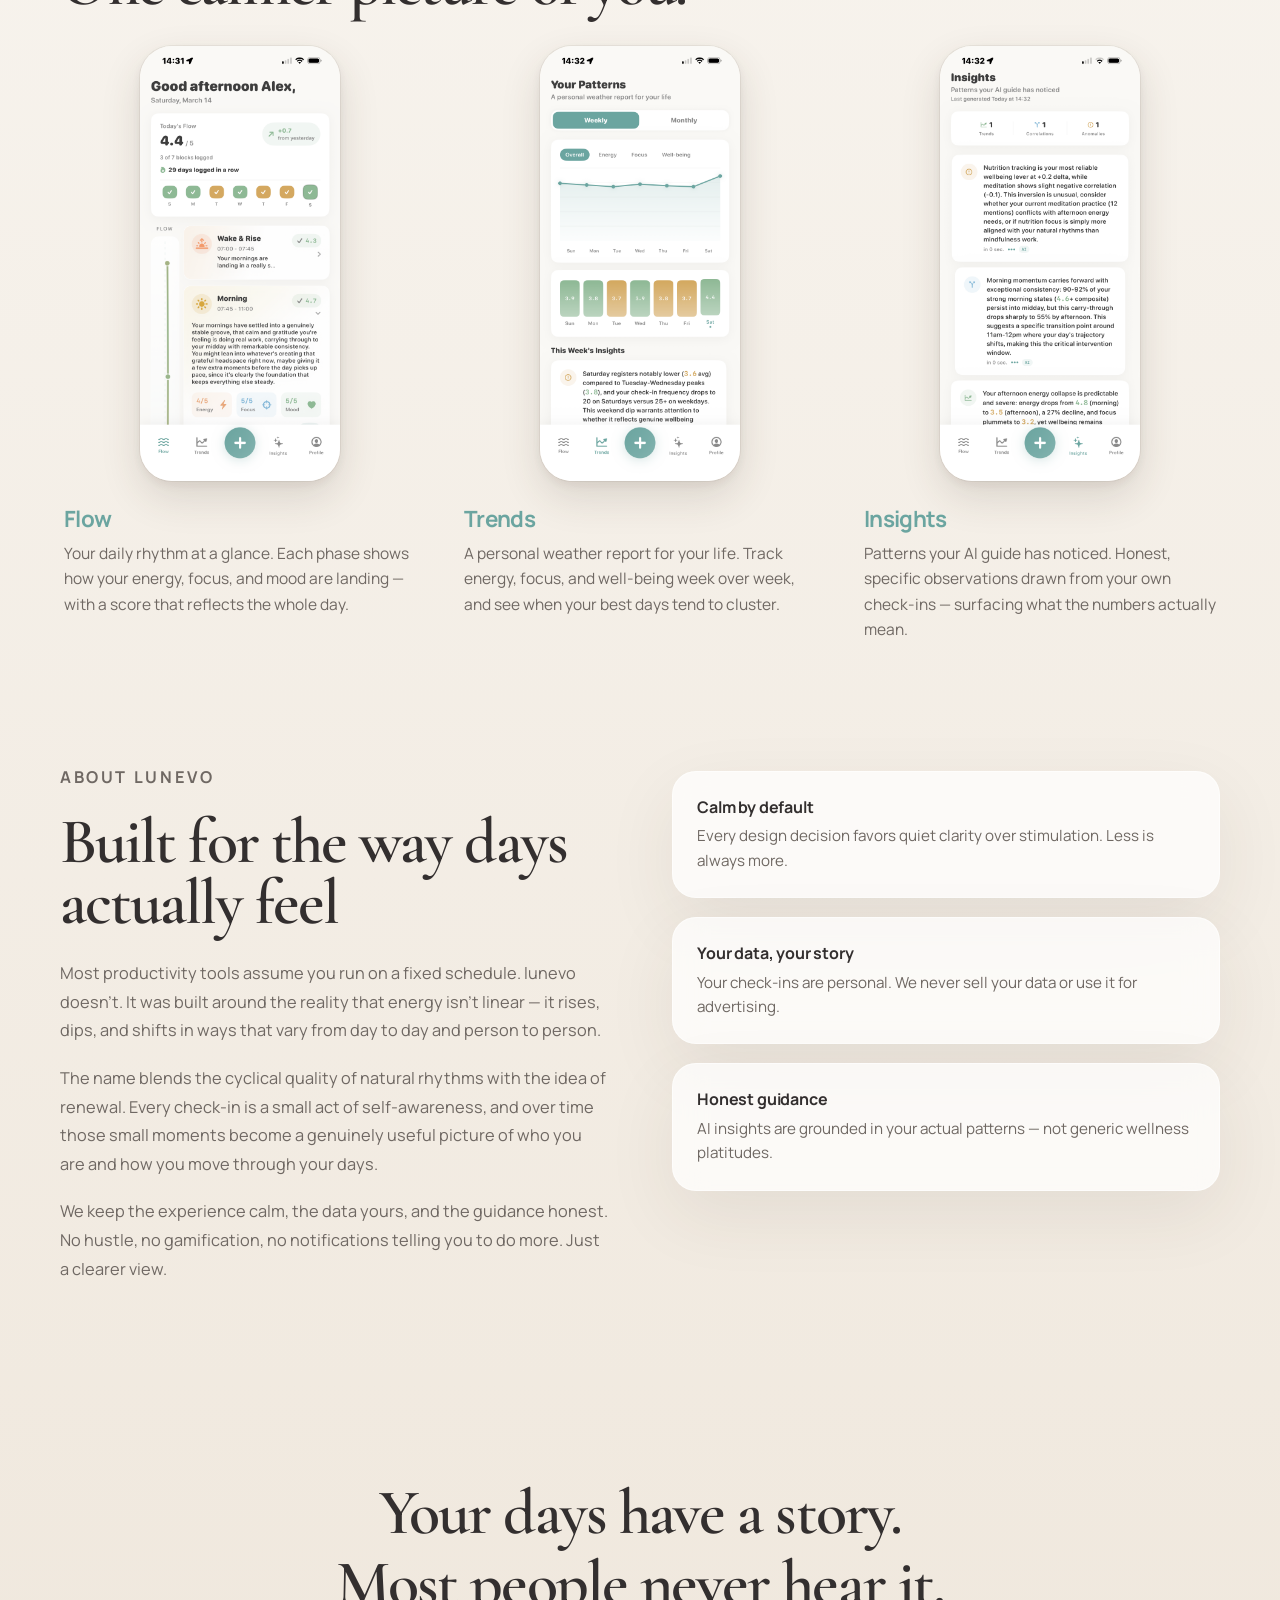
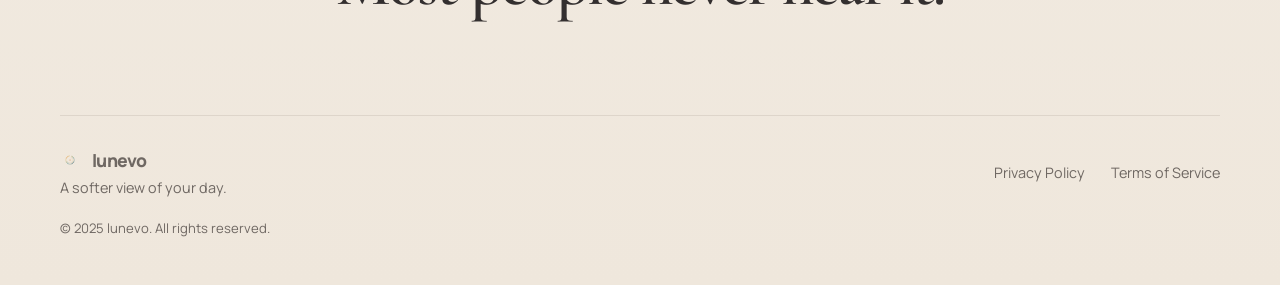
==== commit 23c8fcc3: "Fix logo size, card icons, brand text, and why-section centering - Shrink brand logo to 20px, add lu" ====
--- a/index.html
+++ b/index.html
@@ -23,6 +23,7 @@
       <nav class="topbar">
         <a class="brand" href="#top" aria-label="lunevo home">
           <img src="./media/lunevo_logo_new.png" alt="lunevo logo" class="brand-logo">
+          <span class="brand-text">lunevo</span>
         </a>
         <div class="topbar-links">
           <a href="#features">Features</a>
@@ -69,34 +70,34 @@
         </div>
         <div class="card-grid">
           <article class="info-card">
-            <span class="card-kicker">
-              <svg width="15" height="15" viewBox="0 0 16 16" fill="none" xmlns="http://www.w3.org/2000/svg" aria-hidden="true">
+            <div class="card-icon" aria-hidden="true">
+              <svg width="28" height="28" viewBox="0 0 16 16" fill="none" xmlns="http://www.w3.org/2000/svg">
                 <circle cx="8" cy="8" r="6.5" stroke="currentColor" stroke-width="1.5"/>
                 <path d="M5.5 8L7 9.5L10.5 6" stroke="currentColor" stroke-width="1.5" stroke-linecap="round" stroke-linejoin="round"/>
               </svg>
-              Check in
-            </span>
+            </div>
+            <span class="card-kicker">Check in</span>
             <h3>Log how you feel in seconds</h3>
             <p>Quick ratings for energy, focus, and well-being keep the habit light enough to actually sustain. A streak keeps momentum without pressure.</p>
           </article>
           <article class="info-card">
-            <span class="card-kicker">
-              <svg width="15" height="15" viewBox="0 0 16 16" fill="none" xmlns="http://www.w3.org/2000/svg" aria-hidden="true">
+            <div class="card-icon" aria-hidden="true">
+              <svg width="28" height="28" viewBox="0 0 16 16" fill="none" xmlns="http://www.w3.org/2000/svg">
                 <path d="M1.5 10C3 10 3 6 4.5 6C6 6 6 10 7.5 10C9 10 9 6 10.5 6C12 6 12 10 13.5 10" stroke="currentColor" stroke-width="1.5" stroke-linecap="round"/>
               </svg>
-              Notice patterns
-            </span>
+            </div>
+            <span class="card-kicker">Notice patterns</span>
             <h3>See your day as a rhythm</h3>
             <p>Instead of rigid time blocks, lunevo frames the day in soft phases — Wake &amp; Rise, Morning, Midday, Afternoon, Evening — that match how life really feels.</p>
           </article>
           <article class="info-card">
-            <span class="card-kicker">
-              <svg width="15" height="15" viewBox="0 0 16 16" fill="none" xmlns="http://www.w3.org/2000/svg" aria-hidden="true">
+            <div class="card-icon" aria-hidden="true">
+              <svg width="28" height="28" viewBox="0 0 16 16" fill="none" xmlns="http://www.w3.org/2000/svg">
                 <path d="M8 1.5V2.5M8 13.5V14.5M1.5 8H2.5M13.5 8H14.5M3.5 3.5L4.2 4.2M11.8 11.8L12.5 12.5M3.5 12.5L4.2 11.8M11.8 4.2L12.5 3.5" stroke="currentColor" stroke-width="1.5" stroke-linecap="round"/>
                 <circle cx="8" cy="8" r="2.5" stroke="currentColor" stroke-width="1.5"/>
               </svg>
-              Get insights
-            </span>
+            </div>
+            <span class="card-kicker">Get insights</span>
             <h3>Receive honest, personal observations</h3>
             <p>AI insights are grounded in your own data — tracking trends, correlations, and anomalies — not generic wellness advice.</p>
           </article>
@@ -200,6 +201,7 @@
         <div class="footer-brand">
           <a class="brand" href="#top" aria-label="lunevo home">
             <img src="./media/lunevo_logo_new.png" alt="lunevo logo" class="brand-logo">
+            <span class="brand-text">lunevo</span>
           </a>
           <p class="footer-tagline">A softer view of your day.</p>
         </div>
--- a/styles.css
+++ b/styles.css
@@ -47,7 +47,8 @@
 
 .hero,
 .section,
-.footer {
+.footer,
+.why-inner {
   width: min(calc(100% - 2rem), var(--max-width));
   margin: 0 auto;
 }
@@ -73,9 +74,15 @@
 }
 
 .brand-logo {
-  height: 32px;
+  height: 20px;
   width: auto;
   display: block;
+}
+
+.brand-text {
+  font-size: 1.1rem;
+  font-weight: 800;
+  letter-spacing: -0.04em;
 }
 
 .topbar-links {
@@ -216,10 +223,8 @@
 
 .flow-label,
 .card-kicker {
-  display: inline-flex;
-  align-items: center;
-  gap: 0.45rem;
-  margin: 0 0 1rem;
+  display: inline-block;
+  margin: 0 0 0.7rem;
   color: var(--muted);
   font-size: 0.78rem;
   font-weight: 700;
@@ -227,9 +232,11 @@
   text-transform: uppercase;
 }
 
-.card-kicker svg {
-  flex-shrink: 0;
+.card-icon {
+  display: block;
+  margin-bottom: 1.1rem;
   color: var(--teal);
+  line-height: 0;
 }
 
 .flow-band {
@@ -403,7 +410,8 @@
 @media (max-width: 640px) {
   .hero,
   .section,
-  .footer {
+  .footer,
+  .why-inner {
     width: min(calc(100% - 1.2rem), var(--max-width));
   }
 
@@ -626,13 +634,8 @@
 /* ─── Why section ─────────────────────────────────────────── */
 
 .why-section {
-  padding: 5rem 1rem 6rem;
+  padding: 5rem 0 6rem;
   text-align: center;
-}
-
-.why-inner {
-  max-width: var(--max-width);
-  margin: 0 auto;
 }
 
 .why-phrase {
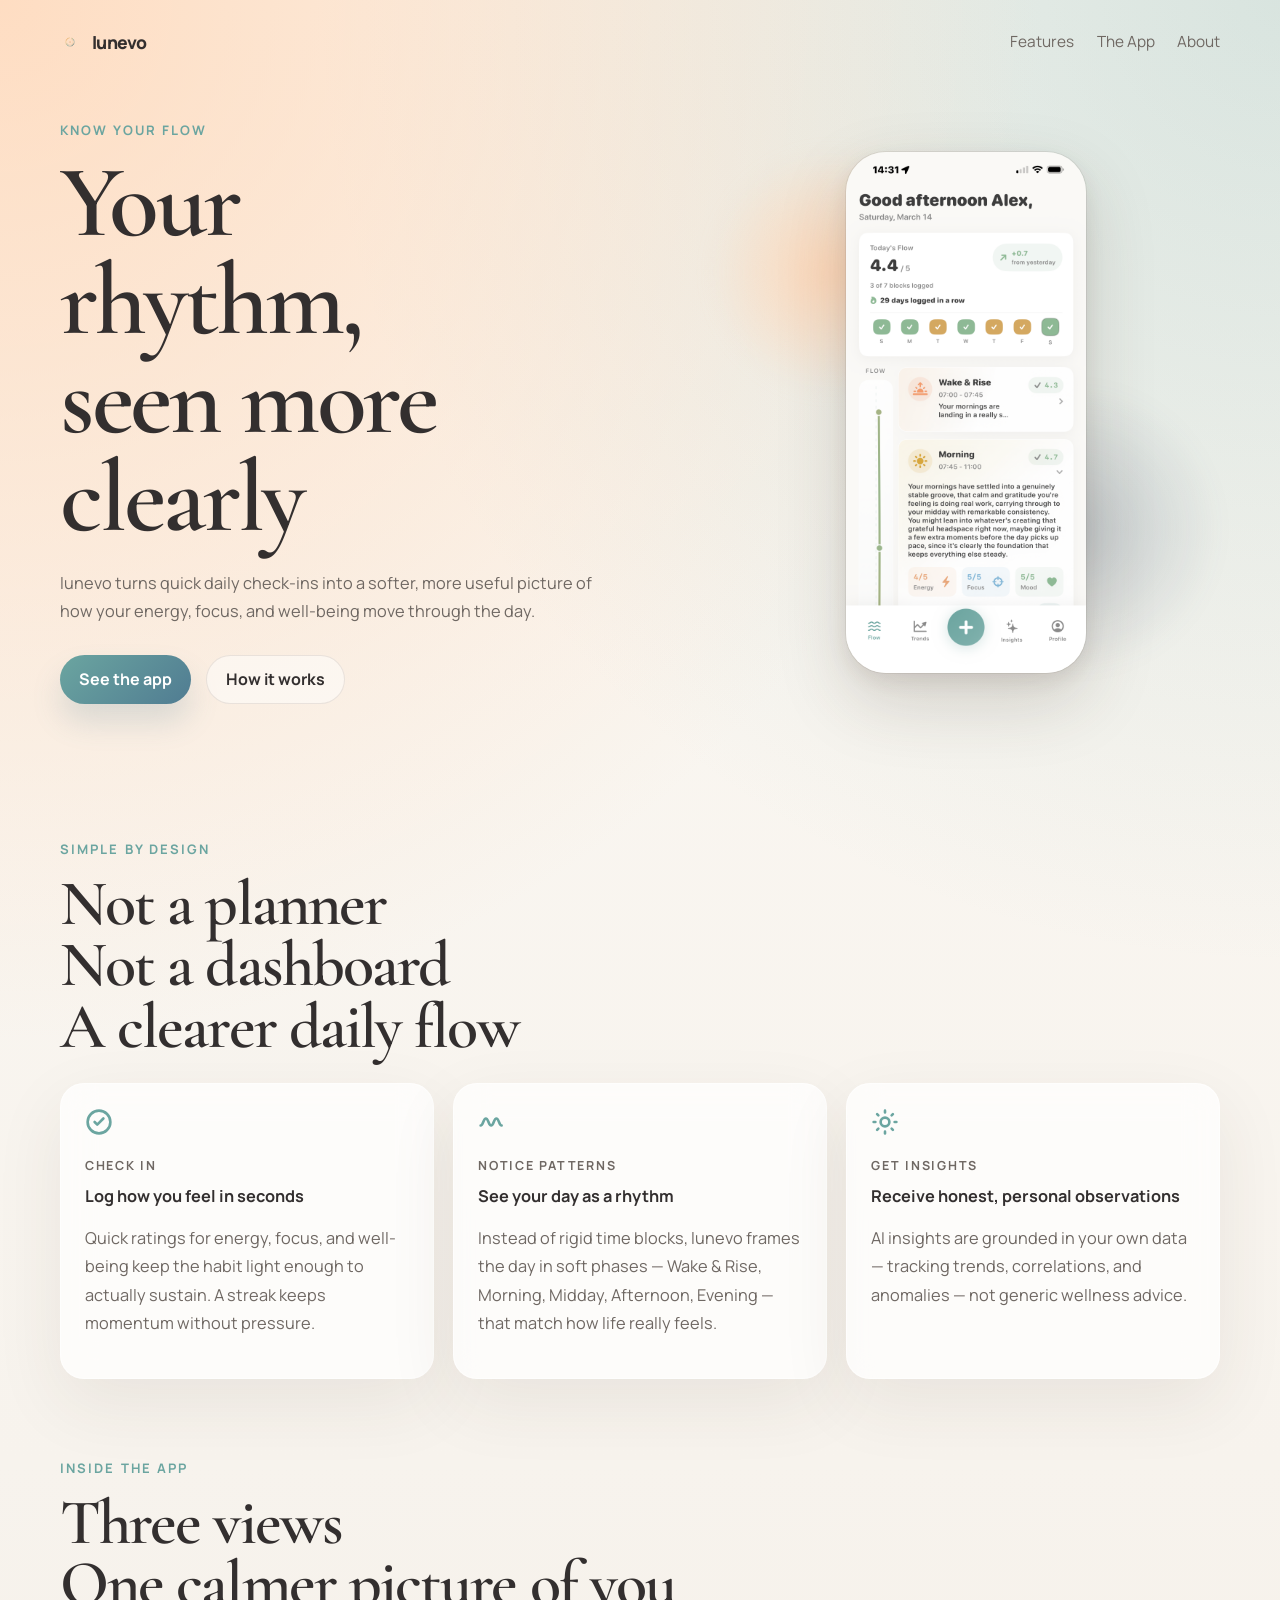
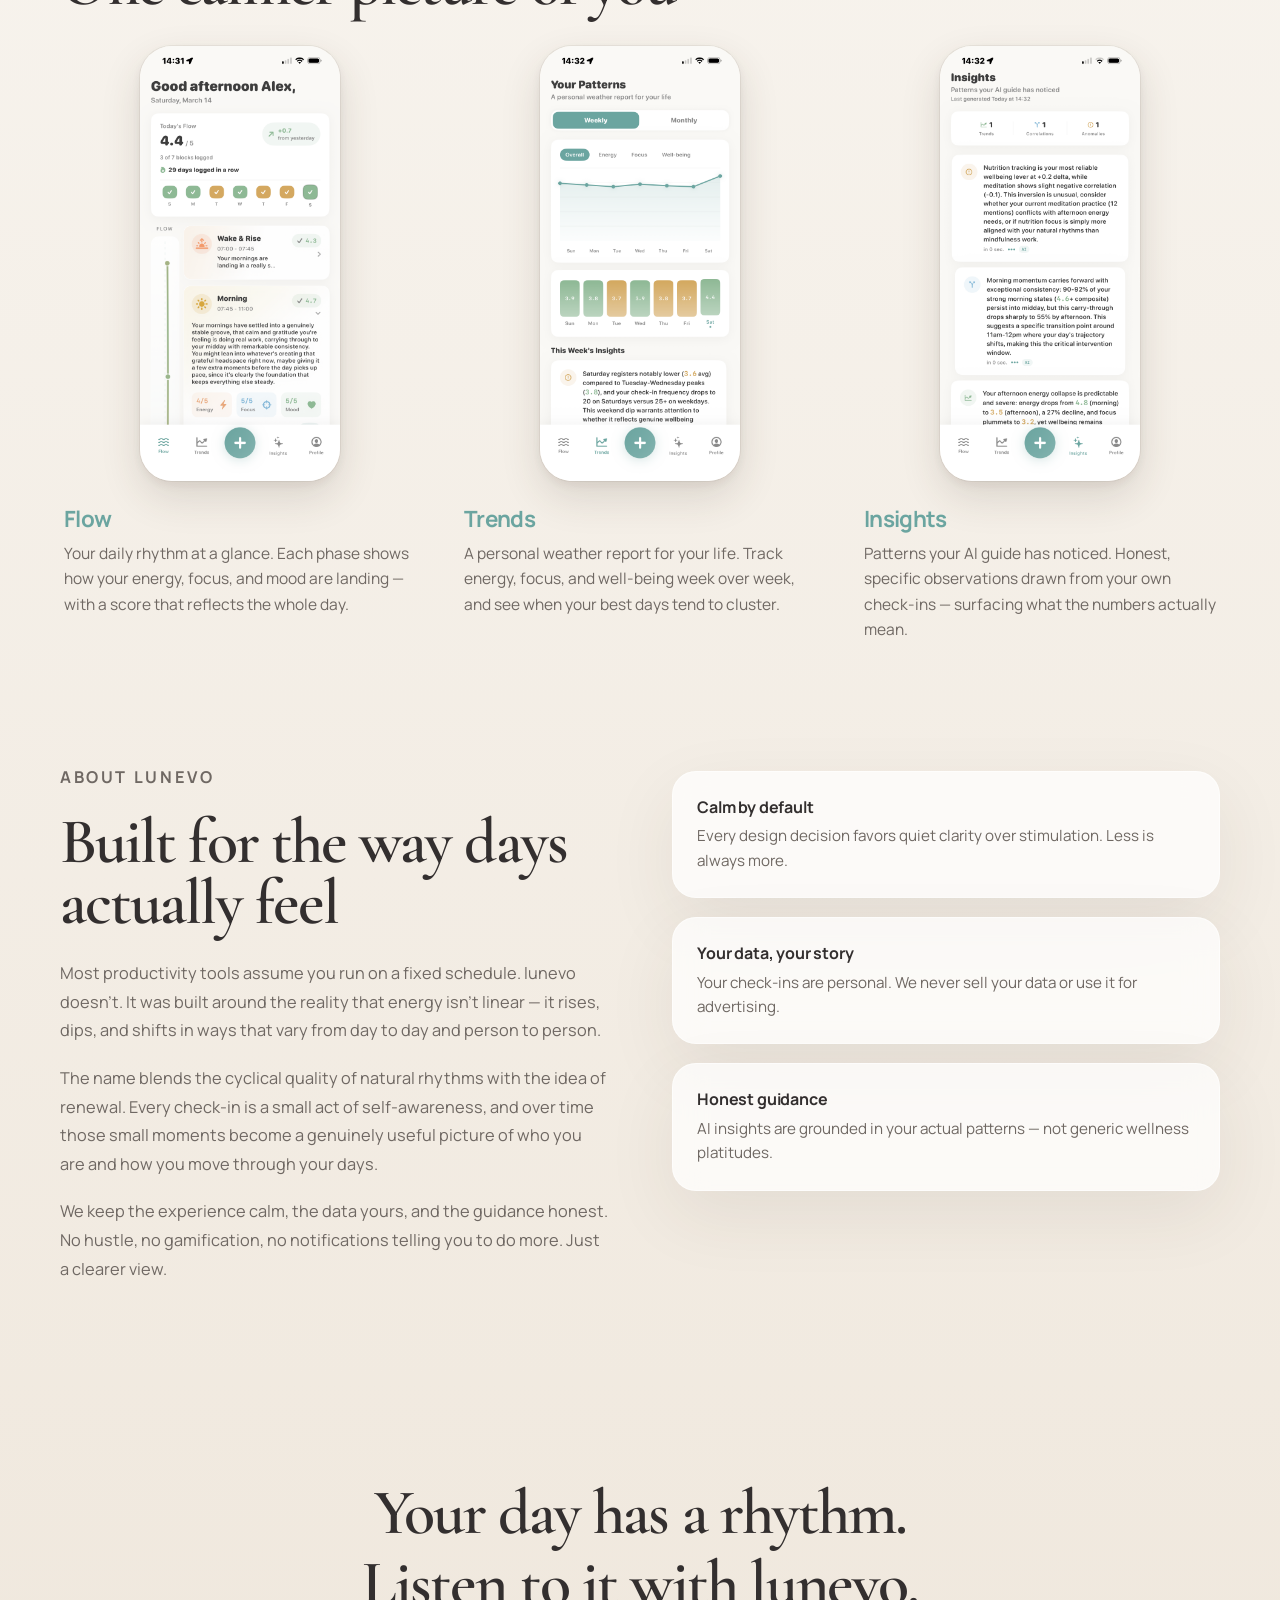
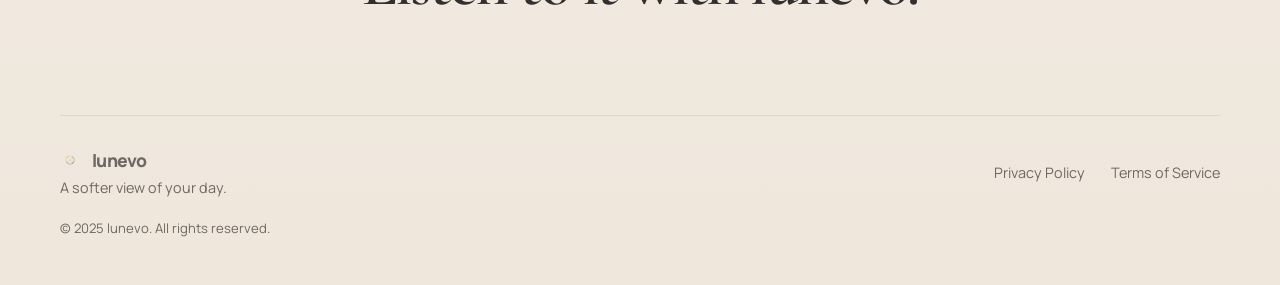
==== commit 35b97f5c: "Update lunevo website index.html" ====
--- a/index.html
+++ b/index.html
@@ -66,7 +66,7 @@
       <section class="section" id="features">
         <div class="section-heading">
           <p class="eyebrow">Simple by design</p>
-          <h2>Not a planner.<br>Not a dashboard.<br>A clearer daily flow.</h2>
+          <h2>Not a planner<br>Not a dashboard<br>A clearer daily flow</h2>
         </div>
         <div class="card-grid">
           <article class="info-card">
@@ -108,7 +108,7 @@
       <section class="section screenshots-section" id="screenshots">
         <div class="section-heading">
           <p class="eyebrow">Inside the app</p>
-          <h2>Three views.<br>One calmer picture of you.</h2>
+          <h2>Three views<br>One calmer picture of you</h2>
         </div>
         <div class="screenshots-grid">
           <div class="screenshot-item">
@@ -192,7 +192,7 @@
 
     <section class="why-section">
       <div class="why-inner">
-        <p class="why-phrase">Your days have a story.<br>Most people never hear it.</p>
+        <p class="why-phrase">Your day has a rhythm.<br>Listen to it with lunevo.</p>
       </div>
     </section>
 
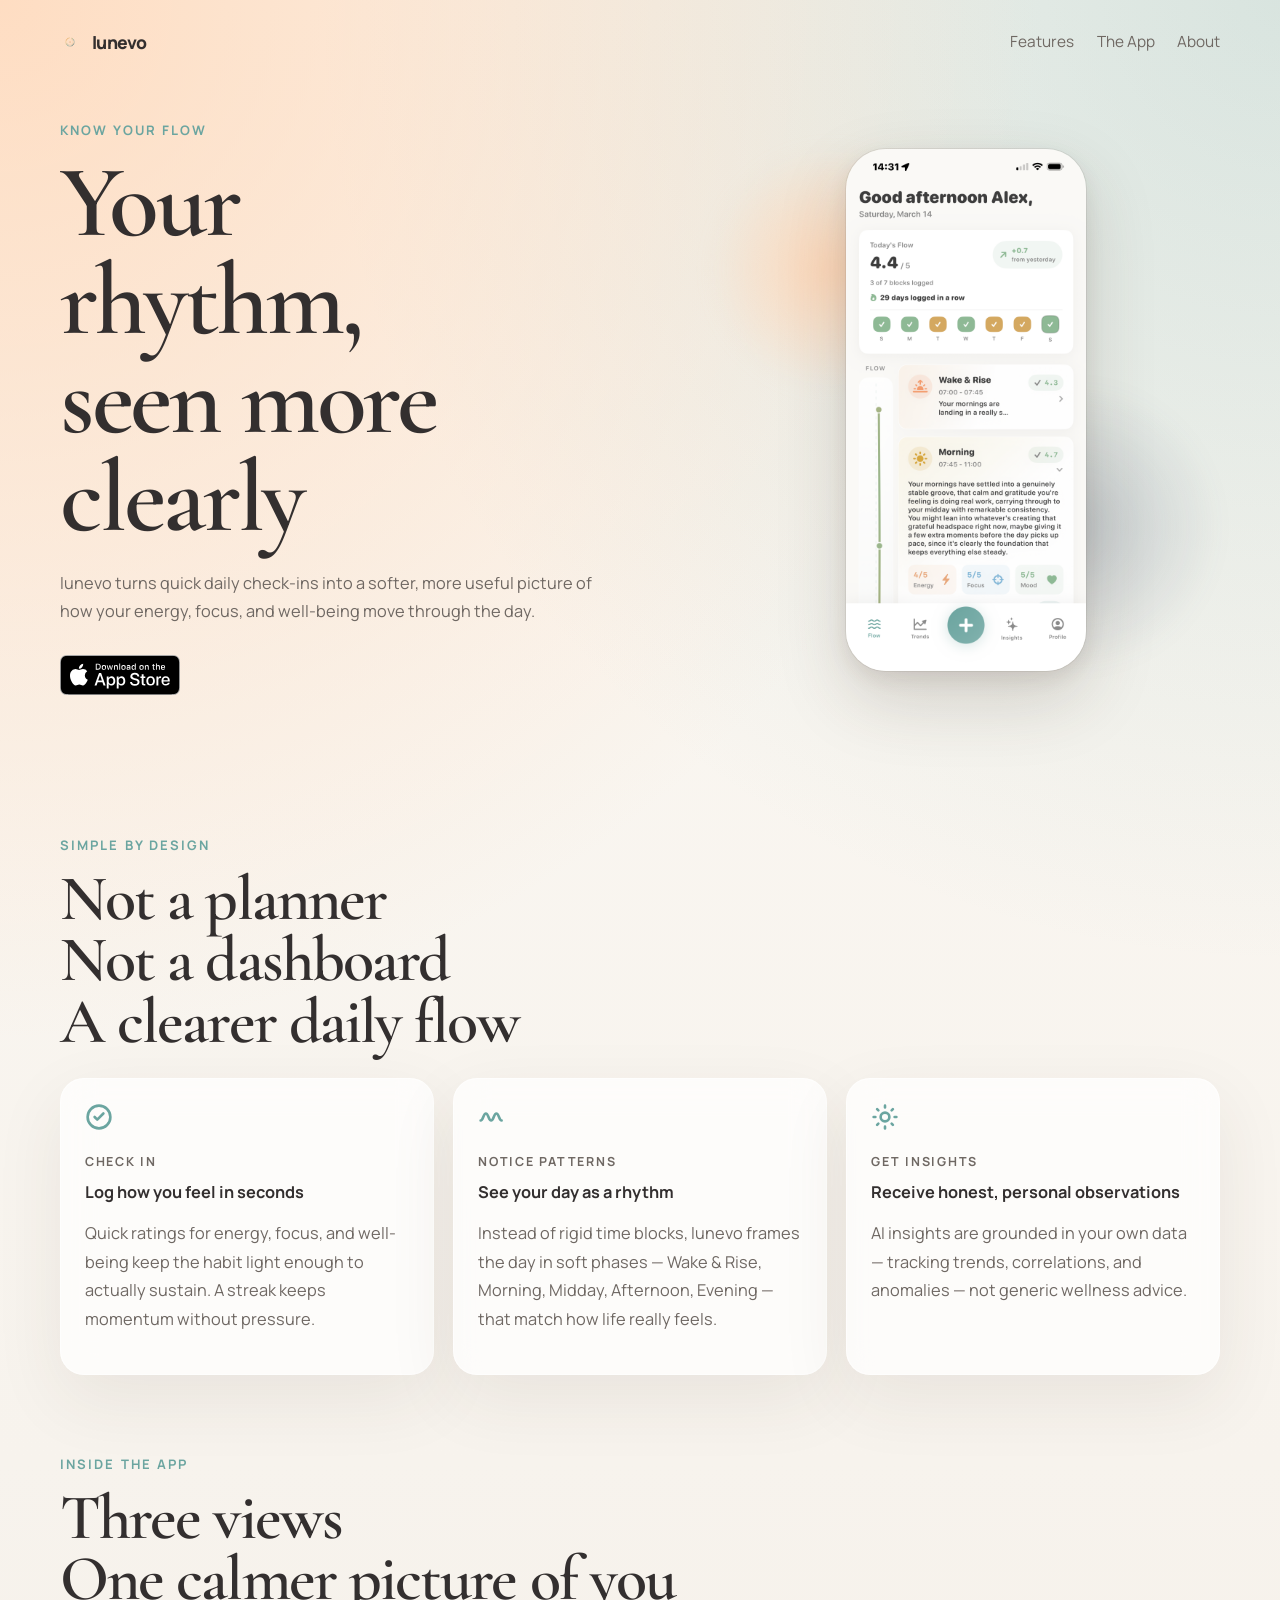
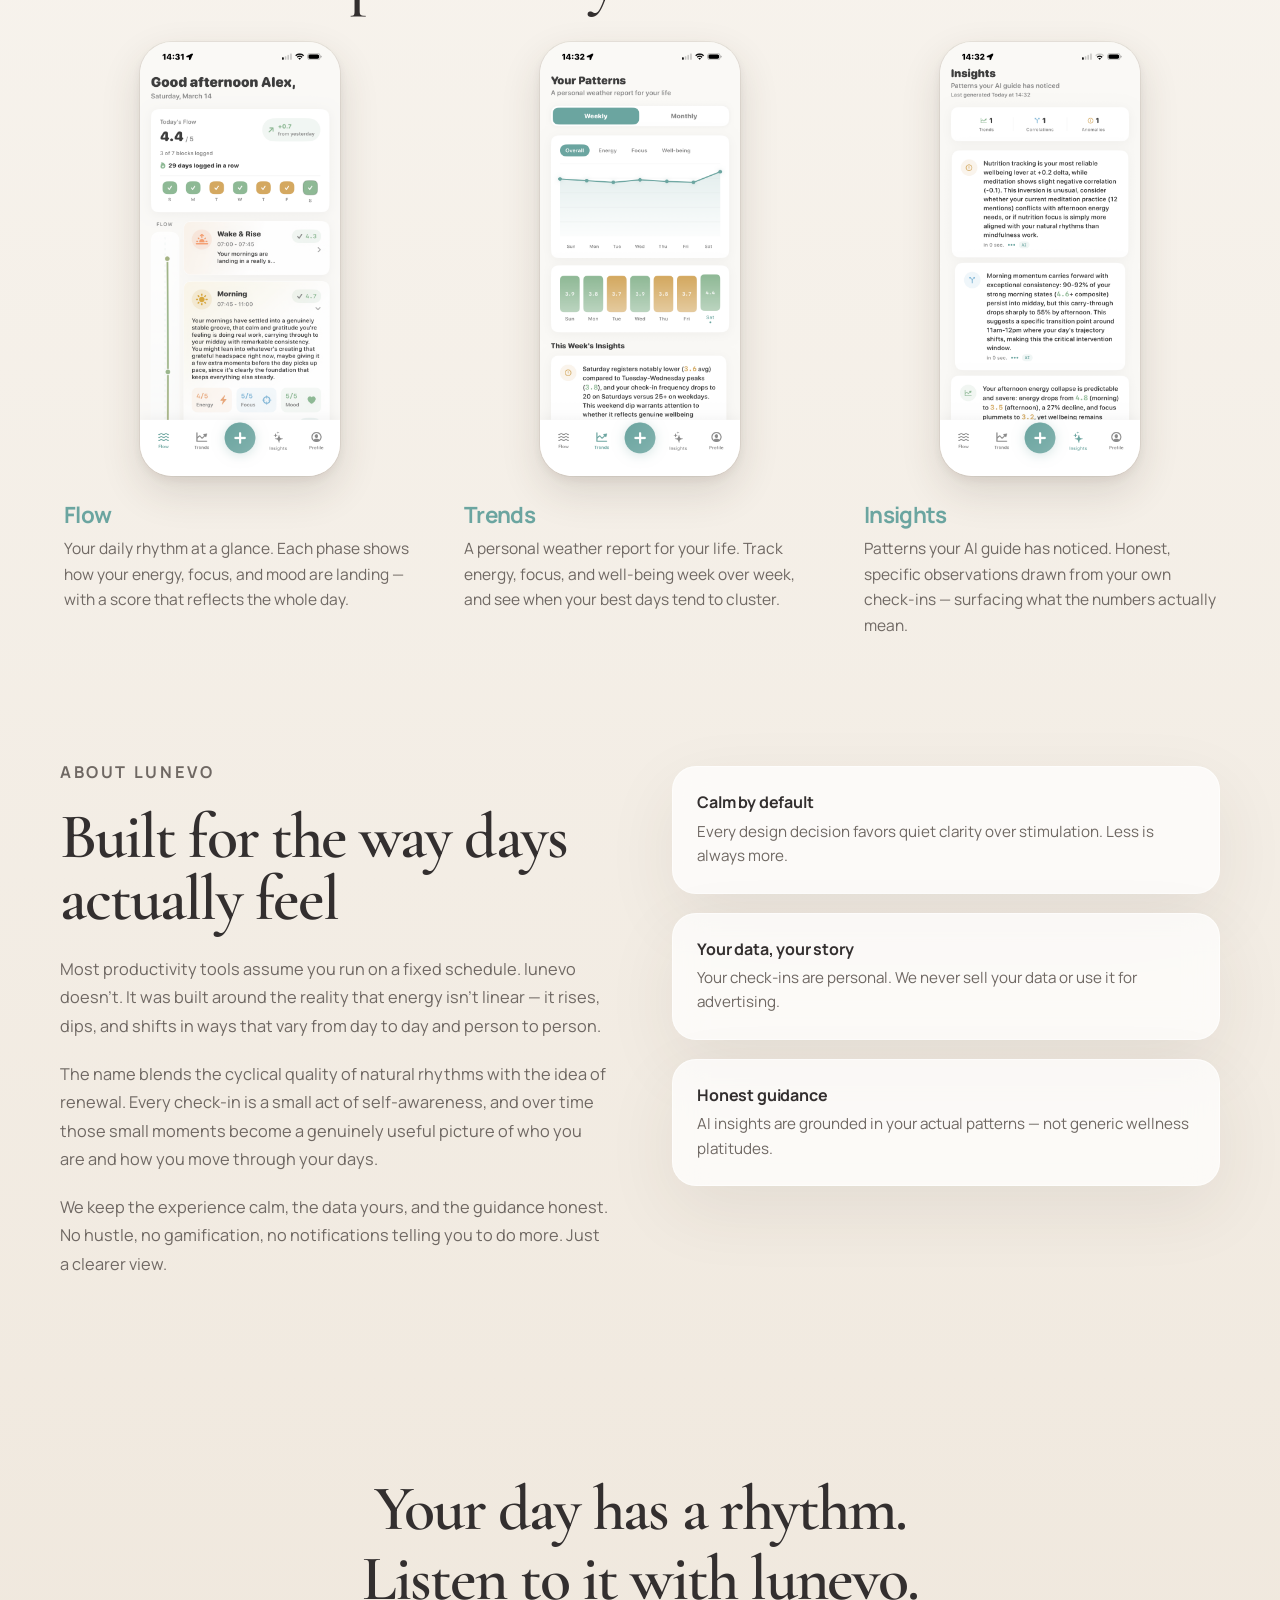
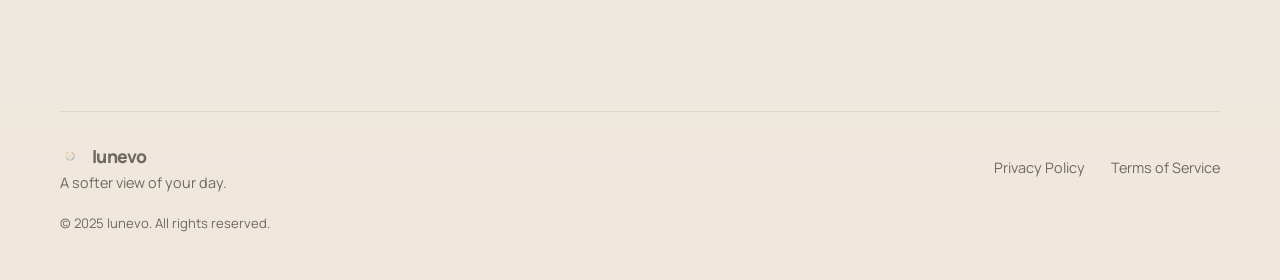
==== commit 0621e8f4: "Replace hero CTAs with App Store badge and development alert" ====
--- a/index.html
+++ b/index.html
@@ -41,8 +41,12 @@
             focus, and well-being move through the day.
           </p>
           <div class="hero-actions">
-            <a class="button button-primary" href="#screenshots">See the app</a>
-            <a class="button button-secondary" href="#features">How it works</a>
+            <a href="#" id="app-store-badge-link" aria-label="Download on the App Store">
+              <img
+                src="./media/Download_on_the_App_Store_Badge_US-UK_RGB_blk_092917.svg"
+                alt="Download on the App Store"
+              >
+            </a>
           </div>
         </div>
 
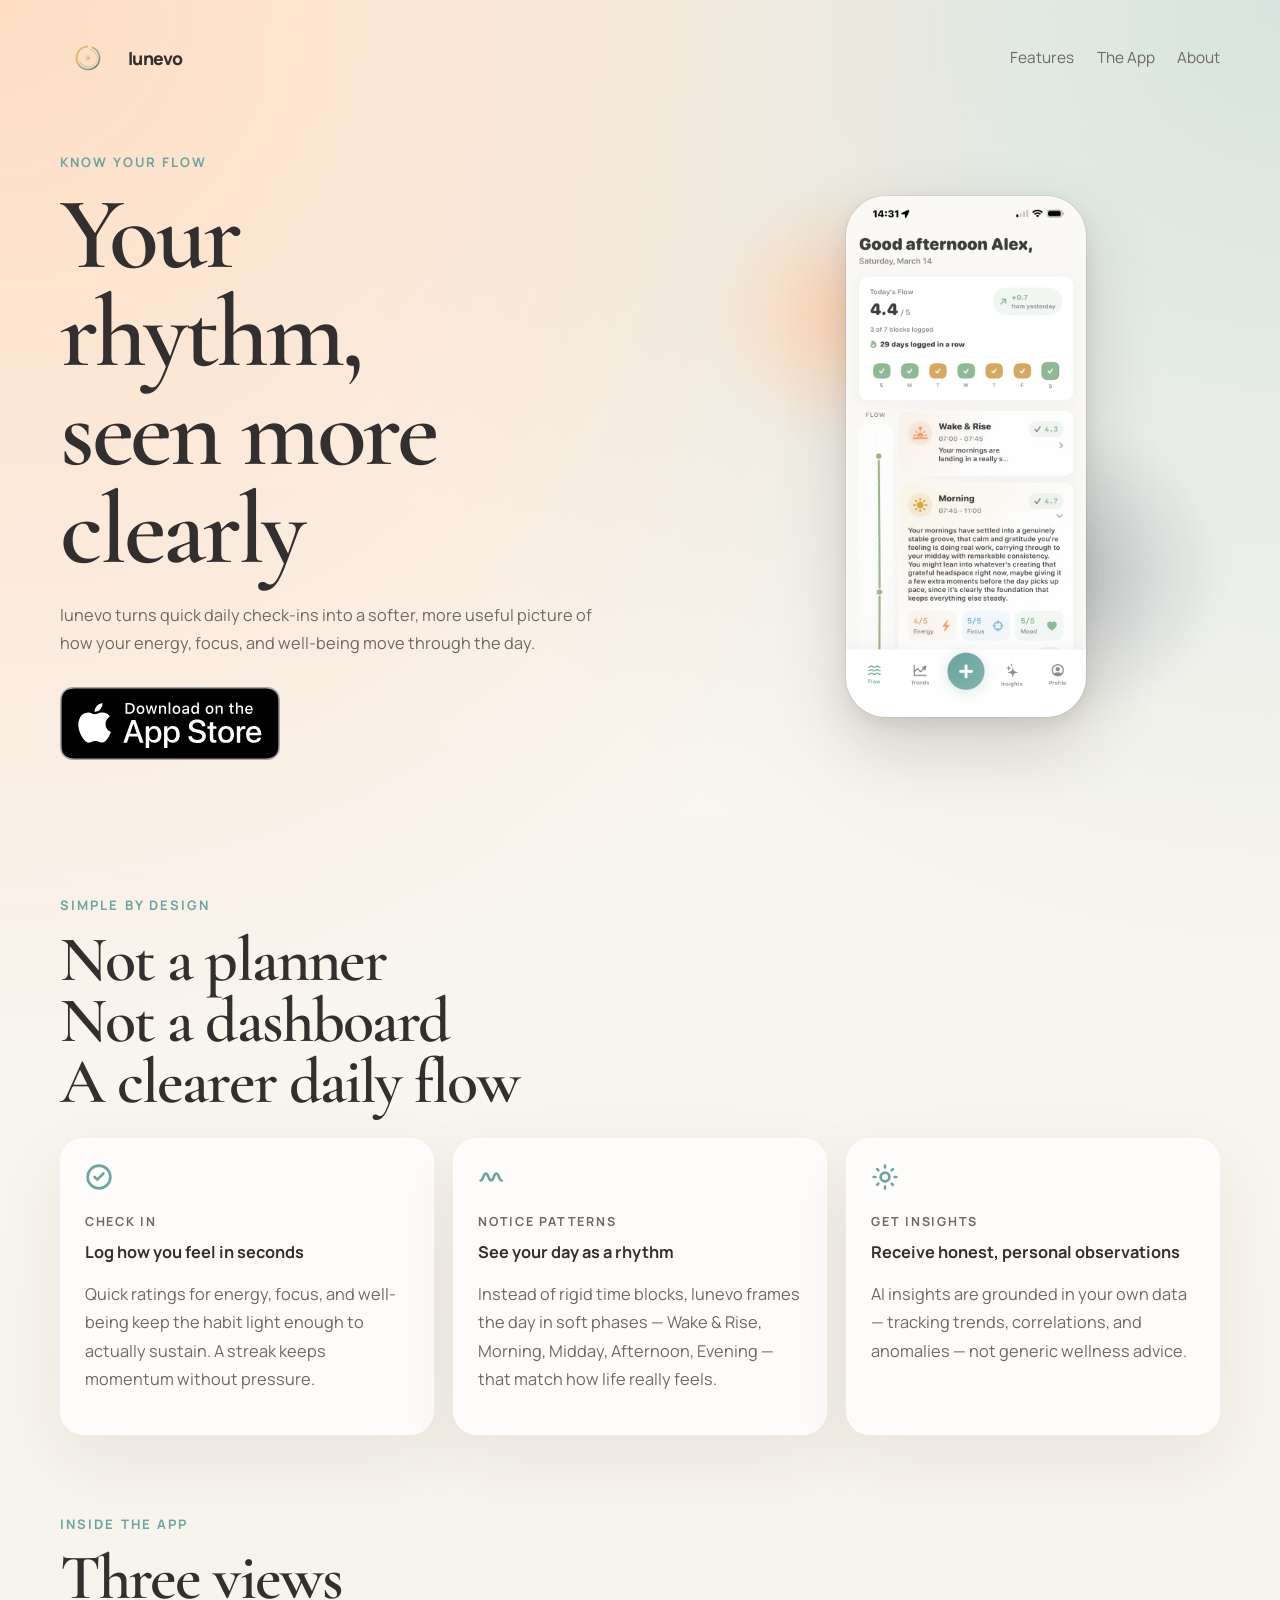
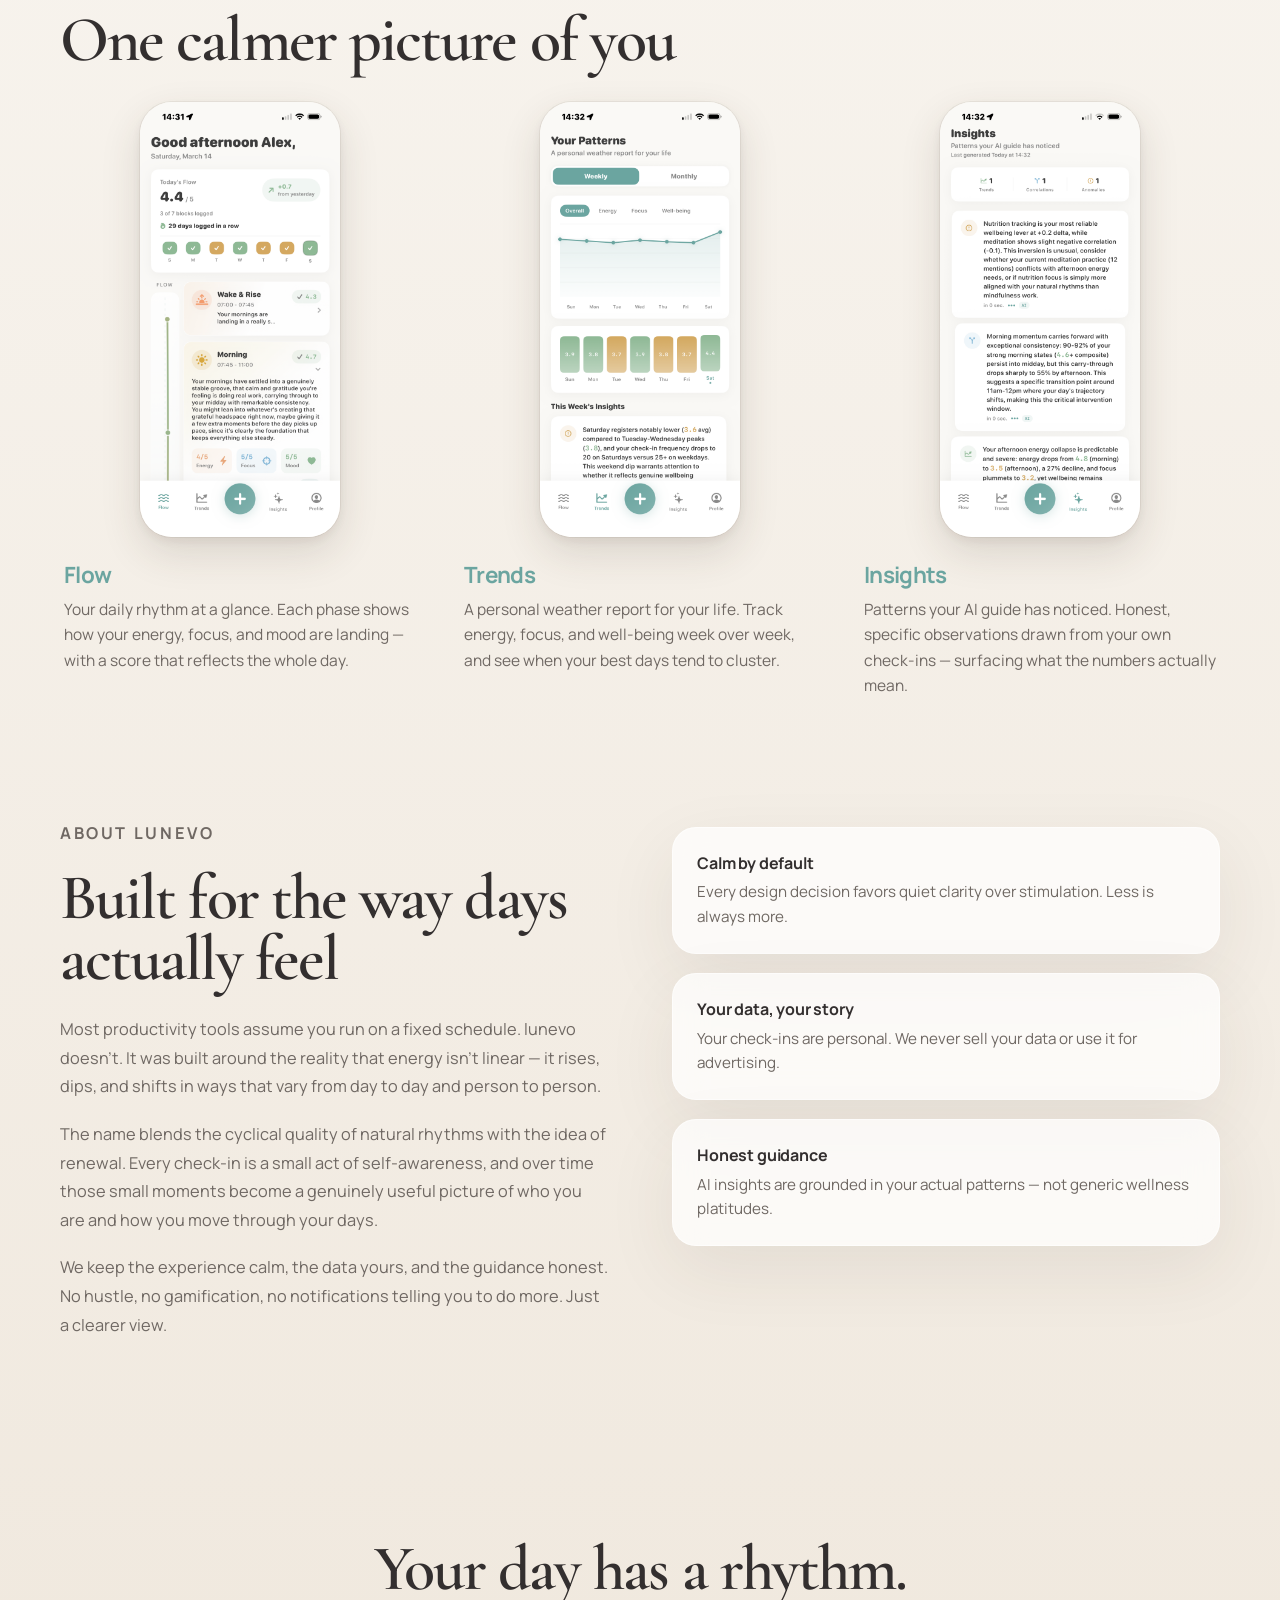
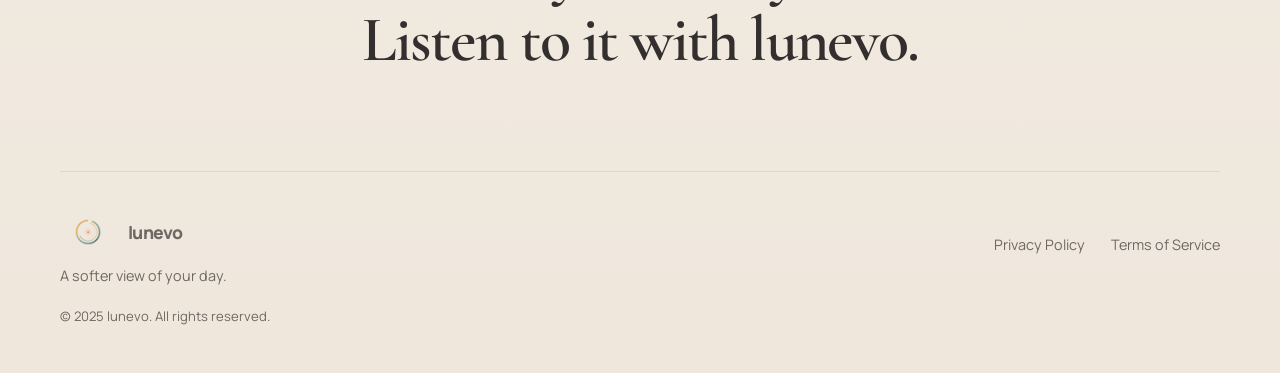
==== commit dc983317: "Update site icons and logo sizing" ====
--- a/index.html
+++ b/index.html
@@ -14,6 +14,9 @@
     href="https://fonts.googleapis.com/css2?family=Manrope:wght@400;500;600;700;800&family=Cormorant+Garamond:wght@500;600;700&display=swap"
     rel="stylesheet"
   >
+  <link rel="icon" type="image/png" sizes="32x32" href="./media/favicon-32.png">
+  <link rel="icon" type="image/png" sizes="512x512" href="./media/favicon-512.png">
+  <link rel="apple-touch-icon" sizes="180x180" href="./media/apple-touch-icon.png">
   <link rel="stylesheet" href="./styles.css">
 </head>
 <body>
--- a/styles.css
+++ b/styles.css
@@ -74,9 +74,12 @@
 }
 
 .brand-logo {
-  height: 20px;
-  width: auto;
-  display: block;
+  width: clamp(40px, 4.4vw, 56px);
+  height: clamp(40px, 4.4vw, 56px);
+  display: block;
+  flex-shrink: 0;
+  object-fit: cover;
+  object-position: center;
 }
 
 .brand-text {
@@ -144,6 +147,12 @@
   flex-wrap: wrap;
   gap: 0.9rem;
   margin-top: 1.8rem;
+}
+
+#app-store-badge-link img {
+  width: 220px;
+  height: auto;
+  display: block;
 }
 
 .button {
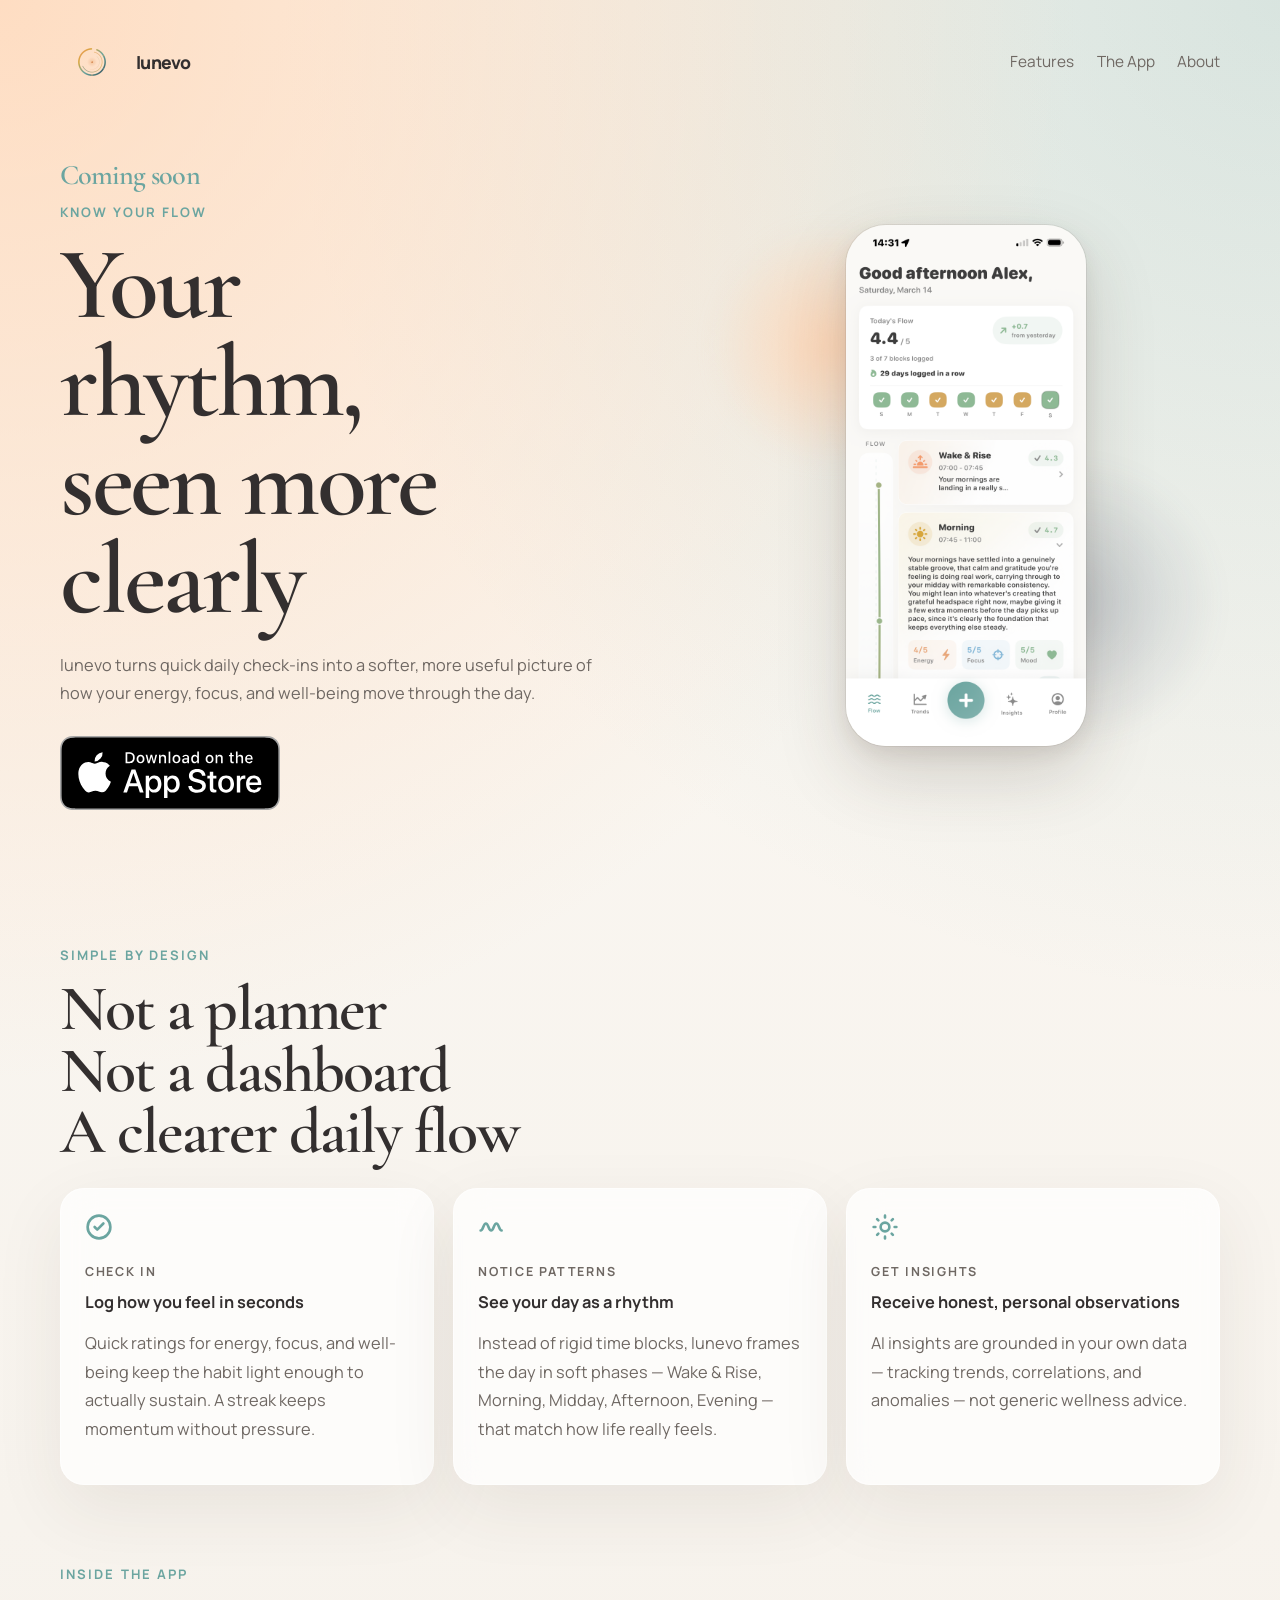
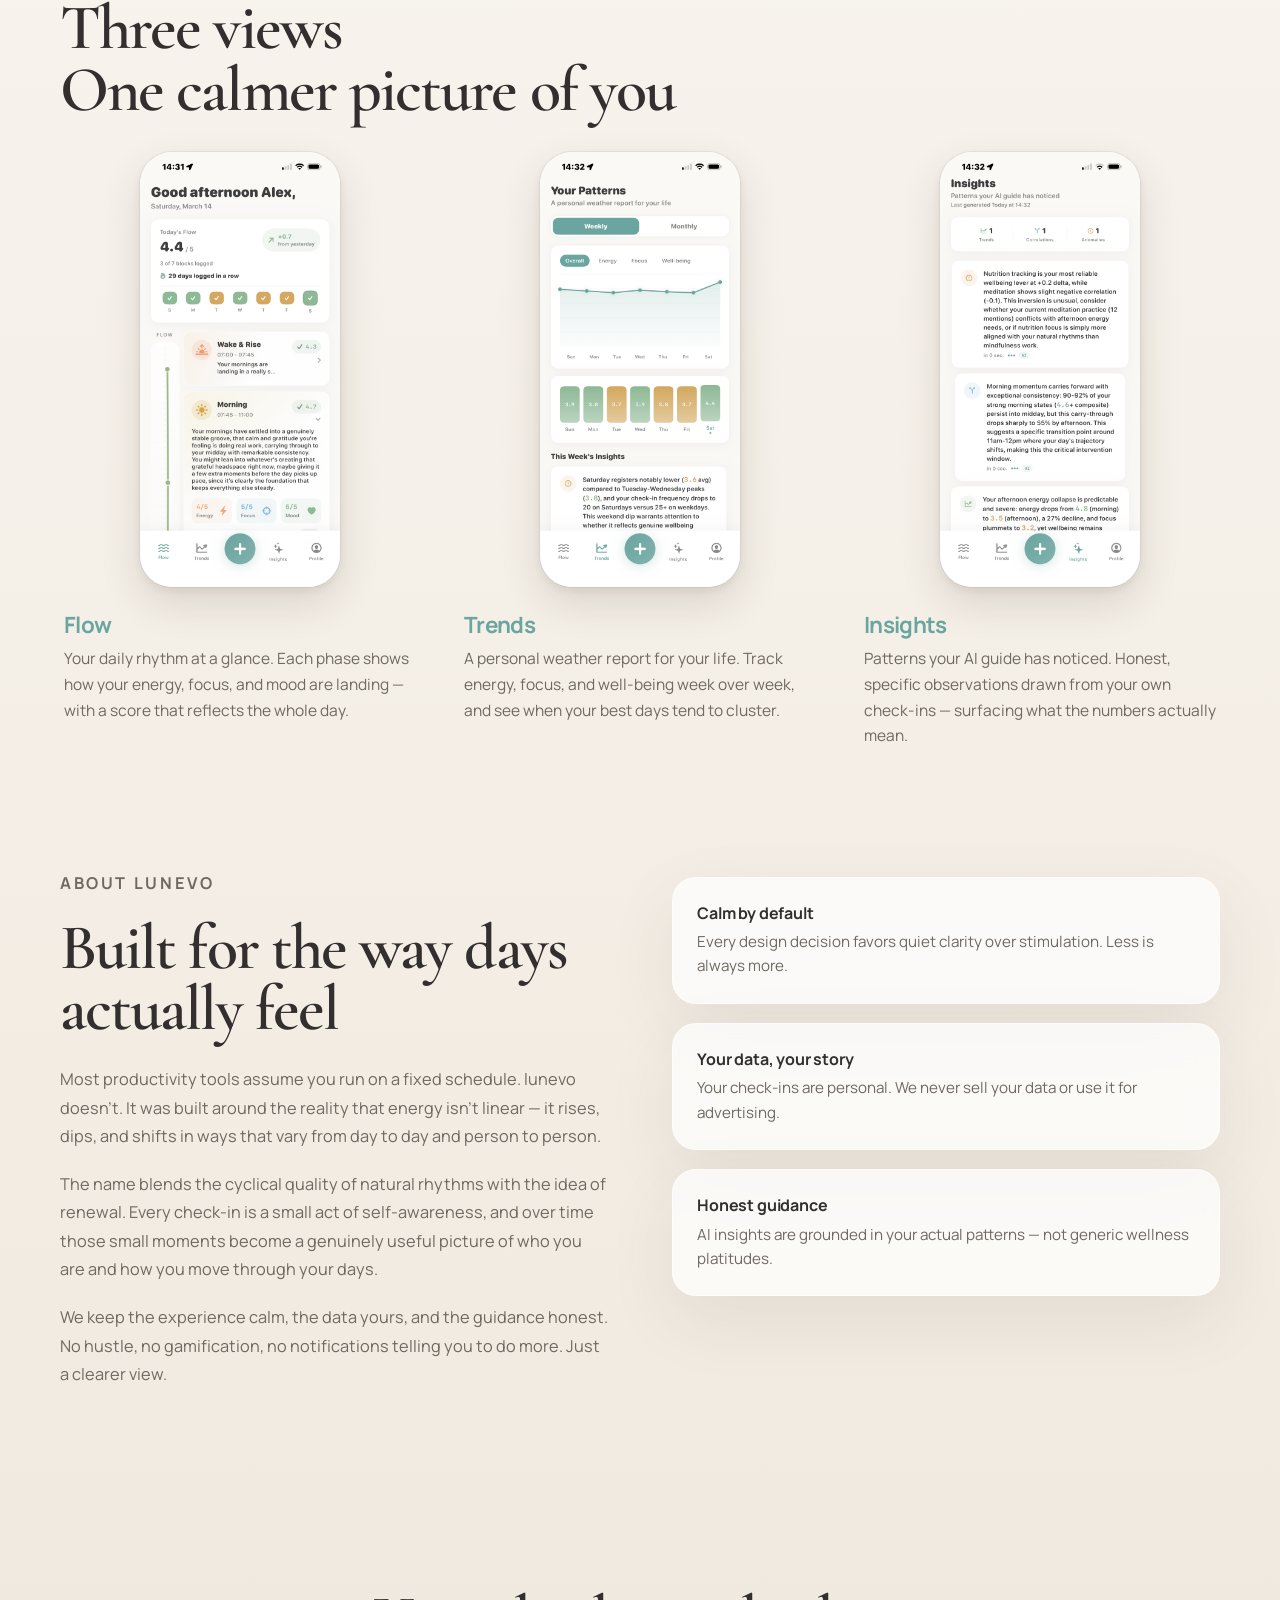
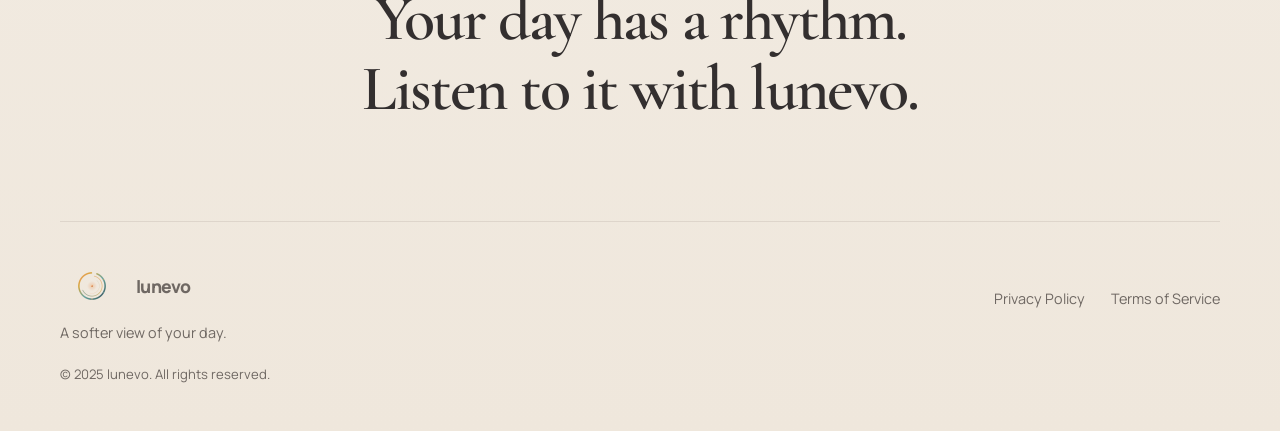
==== commit 4f8d87f4: "Refine website hero launch note" ====
--- a/index.html
+++ b/index.html
@@ -37,6 +37,7 @@
 
       <section class="hero-grid" id="top">
         <div class="hero-copy">
+          <p class="launch-note" role="status" aria-label="Coming soon announcement">Coming soon</p>
           <p class="eyebrow">Know your flow</p>
           <h1>Your rhythm,<br>seen more clearly</h1>
           <p class="hero-text">
--- a/styles.css
+++ b/styles.css
@@ -74,8 +74,8 @@
 }
 
 .brand-logo {
-  width: clamp(40px, 4.4vw, 56px);
-  height: clamp(40px, 4.4vw, 56px);
+  width: clamp(48px, 5vw, 64px);
+  height: clamp(48px, 5vw, 64px);
   display: block;
   flex-shrink: 0;
   object-fit: cover;
@@ -110,6 +110,16 @@
   font-weight: 700;
   letter-spacing: 0.16em;
   text-transform: uppercase;
+}
+
+.launch-note {
+  margin: 0 0 0.85rem;
+  color: var(--teal);
+  font-family: "Cormorant Garamond", serif;
+  font-size: clamp(1.55rem, 2.2vw, 2rem);
+  font-weight: 600;
+  letter-spacing: -0.03em;
+  line-height: 1;
 }
 
 .hero-copy h1,
@@ -437,6 +447,10 @@
 
   .hero-copy h1 {
     font-size: clamp(3.1rem, 16vw, 4.6rem);
+  }
+
+  .launch-note {
+    font-size: 1.45rem;
   }
 
   .flow-card,
